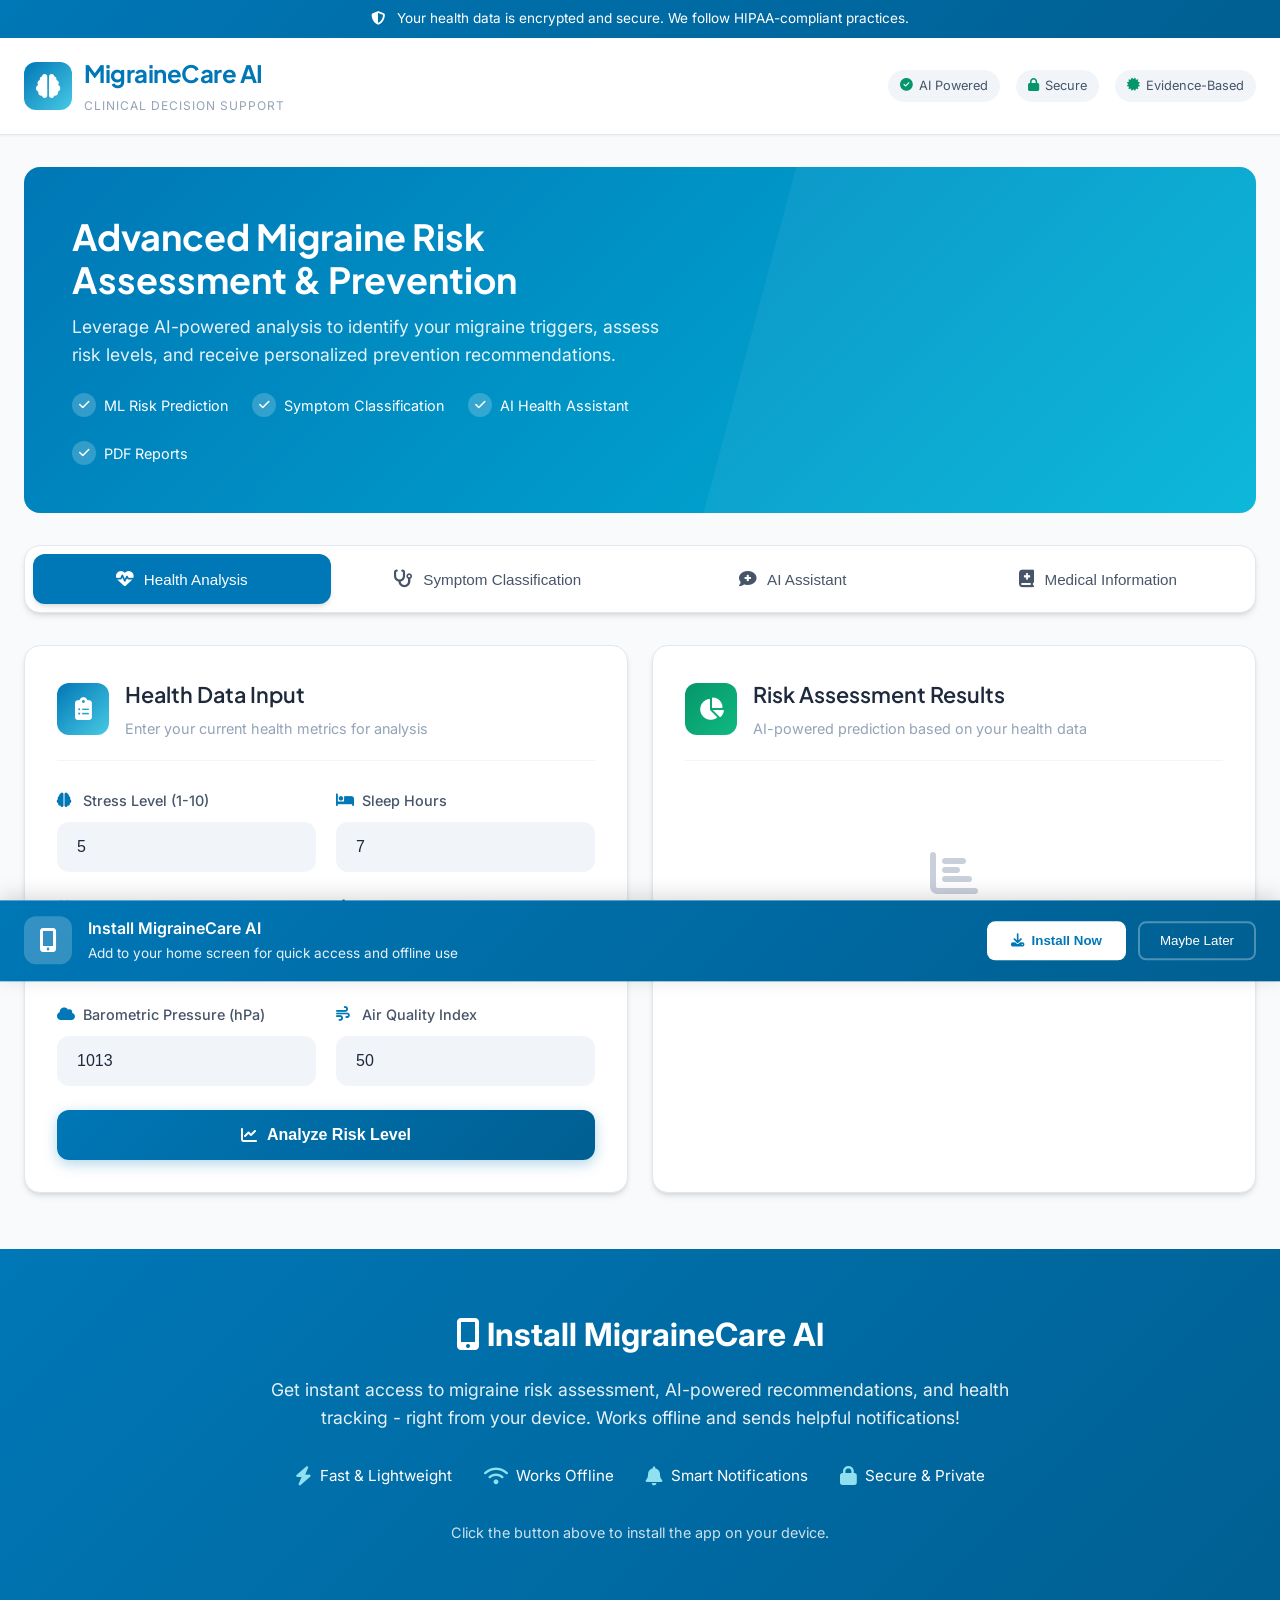
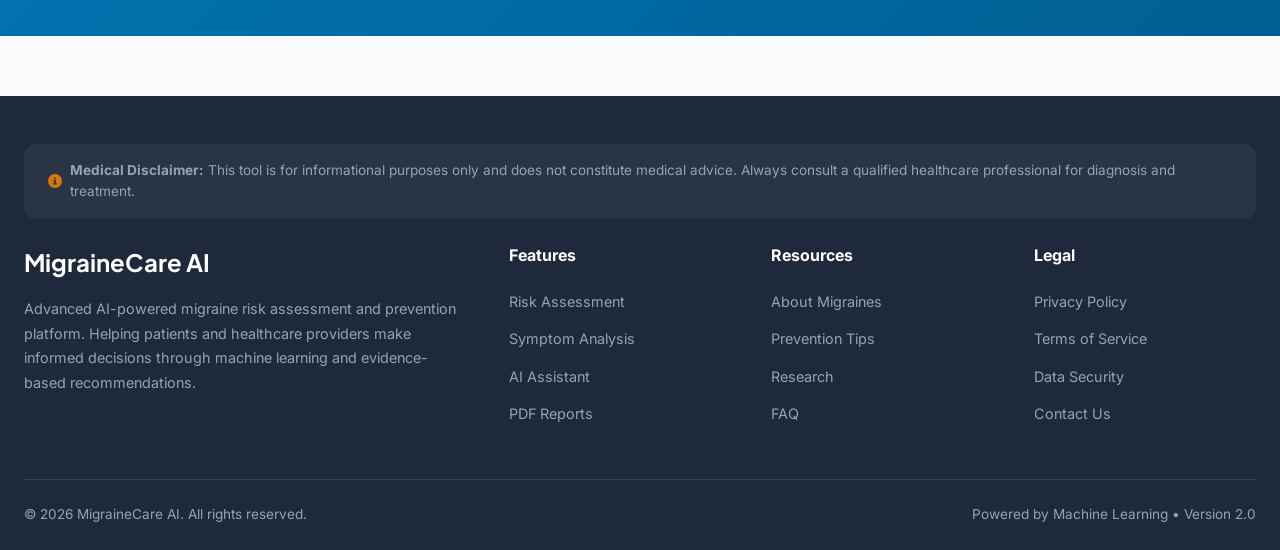
==== index.html @ b6411de4 "Initial frontend deployment setup for Vercel" ====
<!DOCTYPE html>
<html lang="en">

<head>
    <meta charset="UTF-8">
    <meta name="viewport" content="width=device-width, initial-scale=1.0">
    <title>MigraineCare AI | Advanced Migraine Risk Assessment</title>
    
    <!-- PWA Meta Tags -->
    <meta name="theme-color" content="#0077B6">
    <meta name="apple-mobile-web-app-capable" content="yes">
    <meta name="apple-mobile-web-app-status-bar-style" content="black-translucent">
    <meta name="apple-mobile-web-app-title" content="MigraineCare">
    <meta name="description" content="Advanced AI-powered migraine risk assessment and prevention platform">
    
    <!-- PWA Manifest -->
    <link rel="manifest" href="manifest.json">
    <link rel="apple-touch-icon" href="icons/icon.svg">
    
    <link rel="preconnect" href="https://fonts.googleapis.com">
    <link href="https://fonts.googleapis.com/css2?family=Plus+Jakarta+Sans:wght@400;500;600;700&family=Inter:wght@400;500;600&display=swap" rel="stylesheet">
    <link rel="stylesheet" href="https://cdnjs.cloudflare.com/ajax/libs/font-awesome/6.5.1/css/all.min.css">
    <style>
        :root {
            /* Healthcare Professional Color Palette */
            --primary: #0077B6;
            --primary-dark: #005f92;
            --primary-light: #00B4D8;
            --secondary: #48CAE4;
            --accent: #90E0EF;
            --success: #059669;
            --success-light: #d1fae5;
            --warning: #D97706;
            --warning-light: #fef3c7;
            --danger: #DC2626;
            --danger-light: #fee2e2;
            --bg-primary: #f8fafc;
            --bg-secondary: #ffffff;
            --bg-tertiary: #f1f5f9;
            --text-primary: #1e293b;
            --text-secondary: #475569;
            --text-muted: #94a3b8;
            --border: #e2e8f0;
            --border-light: #f1f5f9;
            --shadow-sm: 0 1px 2px 0 rgba(0, 0, 0, 0.05);
            --shadow: 0 4px 6px -1px rgba(0, 0, 0, 0.1), 0 2px 4px -2px rgba(0, 0, 0, 0.1);
            --shadow-lg: 0 10px 15px -3px rgba(0, 0, 0, 0.1), 0 4px 6px -4px rgba(0, 0, 0, 0.1);
            --radius: 12px;
            --radius-lg: 16px;
        }

        * {
            box-sizing: border-box;
            margin: 0;
            padding: 0;
        }

        body {
            font-family: 'Inter', 'Plus Jakarta Sans', -apple-system, BlinkMacSystemFont, sans-serif;
            background: var(--bg-primary);
            min-height: 100vh;
            color: var(--text-primary);
            line-height: 1.6;
        }

        /* Top Banner */
        .top-banner {
            background: linear-gradient(135deg, var(--primary) 0%, var(--primary-dark) 100%);
            color: white;
            padding: 8px 20px;
            text-align: center;
            font-size: 0.85rem;
        }

        .top-banner i {
            margin-right: 8px;
        }

        /* Header */
        .header {
            background: var(--bg-secondary);
            border-bottom: 1px solid var(--border);
            padding: 16px 0;
            position: sticky;
            top: 0;
            z-index: 100;
            box-shadow: var(--shadow-sm);
        }

        .header-content {
            max-width: 1280px;
            margin: 0 auto;
            padding: 0 24px;
            display: flex;
            justify-content: space-between;
            align-items: center;
        }

        .logo {
            display: flex;
            align-items: center;
            gap: 12px;
        }

        .logo-icon {
            width: 48px;
            height: 48px;
            background: linear-gradient(135deg, var(--primary) 0%, var(--secondary) 100%);
            border-radius: 12px;
            display: flex;
            align-items: center;
            justify-content: center;
            color: white;
            font-size: 1.5rem;
        }

        .logo-text h1 {
            font-family: 'Plus Jakarta Sans', sans-serif;
            font-size: 1.5rem;
            font-weight: 700;
            color: var(--primary);
            letter-spacing: -0.5px;
        }

        .logo-text span {
            font-size: 0.75rem;
            color: var(--text-muted);
            text-transform: uppercase;
            letter-spacing: 1px;
        }

        .header-badges {
            display: flex;
            gap: 16px;
            align-items: center;
        }

        .trust-badge {
            display: flex;
            align-items: center;
            gap: 6px;
            font-size: 0.8rem;
            color: var(--text-secondary);
            padding: 6px 12px;
            background: var(--bg-tertiary);
            border-radius: 20px;
        }

        .trust-badge i {
            color: var(--success);
        }

        /* Main Container */
        .container {
            max-width: 1280px;
            margin: 0 auto;
            padding: 32px 24px;
        }

        /* Hero Section */
        .hero {
            background: linear-gradient(135deg, var(--primary) 0%, var(--primary-light) 100%);
            border-radius: var(--radius-lg);
            padding: 48px;
            margin-bottom: 32px;
            color: white;
            position: relative;
            overflow: hidden;
        }

        .hero::before {
            content: '';
            position: absolute;
            top: -50%;
            right: -20%;
            width: 60%;
            height: 200%;
            background: rgba(255, 255, 255, 0.05);
            transform: rotate(15deg);
        }

        .hero-content {
            position: relative;
            z-index: 1;
            max-width: 600px;
        }

        .hero h2 {
            font-family: 'Plus Jakarta Sans', sans-serif;
            font-size: 2.25rem;
            font-weight: 700;
            margin-bottom: 12px;
            line-height: 1.2;
        }

        .hero p {
            font-size: 1.1rem;
            opacity: 0.9;
            margin-bottom: 24px;
        }

        .hero-features {
            display: flex;
            gap: 24px;
            flex-wrap: wrap;
        }

        .hero-feature {
            display: flex;
            align-items: center;
            gap: 8px;
            font-size: 0.9rem;
        }

        .hero-feature i {
            width: 24px;
            height: 24px;
            background: rgba(255, 255, 255, 0.2);
            border-radius: 50%;
            display: flex;
            align-items: center;
            justify-content: center;
            font-size: 0.75rem;
        }

        /* Navigation */
        .nav-container {
            background: var(--bg-secondary);
            border-radius: var(--radius-lg);
            padding: 8px;
            margin-bottom: 32px;
            box-shadow: var(--shadow);
            border: 1px solid var(--border);
        }

        .nav-tabs {
            display: flex;
            gap: 8px;
            flex-wrap: wrap;
        }

        .nav-tab {
            flex: 1;
            min-width: 180px;
            padding: 16px 24px;
            background: transparent;
            border: none;
            border-radius: var(--radius);
            color: var(--text-secondary);
            cursor: pointer;
            transition: all 0.2s ease;
            font-size: 0.95rem;
            font-weight: 500;
            display: flex;
            align-items: center;
            justify-content: center;
            gap: 10px;
        }

        .nav-tab:hover {
            background: var(--bg-tertiary);
            color: var(--primary);
        }

        .nav-tab.active {
            background: var(--primary);
            color: white;
            box-shadow: var(--shadow);
        }

        .nav-tab i {
            font-size: 1.1rem;
        }

        /* Tab Content */
        .tab-content {
            display: none;
        }

        .tab-content.active {
            display: block;
            animation: fadeIn 0.3s ease;
        }

        @keyframes fadeIn {
            from { opacity: 0; transform: translateY(10px); }
            to { opacity: 1; transform: translateY(0); }
        }

        /* Cards */
        .card {
            background: var(--bg-secondary);
            border: 1px solid var(--border);
            border-radius: var(--radius-lg);
            padding: 32px;
            margin-bottom: 24px;
            box-shadow: var(--shadow);
        }

        .card-header {
            display: flex;
            align-items: center;
            gap: 16px;
            margin-bottom: 28px;
            padding-bottom: 20px;
            border-bottom: 1px solid var(--border-light);
        }

        .card-icon {
            width: 52px;
            height: 52px;
            background: linear-gradient(135deg, var(--primary) 0%, var(--secondary) 100%);
            border-radius: var(--radius);
            display: flex;
            align-items: center;
            justify-content: center;
            color: white;
            font-size: 1.4rem;
        }

        .card-icon.success {
            background: linear-gradient(135deg, var(--success) 0%, #10b981 100%);
        }

        .card-icon.warning {
            background: linear-gradient(135deg, var(--warning) 0%, #f59e0b 100%);
        }

        .card-title {
            flex: 1;
        }

        .card-title h2 {
            font-family: 'Plus Jakarta Sans', sans-serif;
            font-size: 1.35rem;
            font-weight: 600;
            color: var(--text-primary);
            margin-bottom: 4px;
        }

        .card-title p {
            font-size: 0.9rem;
            color: var(--text-muted);
        }

        /* Grid */
        .grid-2 {
            display: grid;
            grid-template-columns: 1fr 1fr;
            gap: 24px;
        }

        @media (max-width: 900px) {
            .grid-2 {
                grid-template-columns: 1fr;
            }
        }

        /* Form Elements */
        .form-group {
            margin-bottom: 24px;
        }

        .form-group label {
            display: flex;
            align-items: center;
            gap: 8px;
            font-size: 0.9rem;
            font-weight: 500;
            color: var(--text-secondary);
            margin-bottom: 10px;
        }

        .form-group label i {
            color: var(--primary);
            width: 18px;
        }

        .form-group input,
        .form-group select {
            width: 100%;
            padding: 14px 18px;
            background: var(--bg-tertiary);
            border: 2px solid transparent;
            border-radius: var(--radius);
            color: var(--text-primary);
            font-size: 1rem;
            transition: all 0.2s ease;
        }

        .form-group input:focus,
        .form-group select:focus {
            outline: none;
            background: var(--bg-secondary);
            border-color: var(--primary);
            box-shadow: 0 0 0 4px rgba(0, 119, 182, 0.1);
        }

        .form-group input::placeholder {
            color: var(--text-muted);
        }

        .form-row {
            display: grid;
            grid-template-columns: 1fr 1fr;
            gap: 20px;
        }

        .form-row.three-col {
            grid-template-columns: repeat(3, 1fr);
        }

        @media (max-width: 600px) {
            .form-row,
            .form-row.three-col {
                grid-template-columns: 1fr;
            }
        }

        /* Checkbox Group */
        .checkbox-group {
            display: grid;
            grid-template-columns: repeat(auto-fill, minmax(200px, 1fr));
            gap: 12px;
        }

        .checkbox-item {
            display: flex;
            align-items: center;
            gap: 12px;
            padding: 16px;
            background: var(--bg-tertiary);
            border: 2px solid transparent;
            border-radius: var(--radius);
            cursor: pointer;
            transition: all 0.2s ease;
        }

        .checkbox-item:hover {
            background: var(--bg-secondary);
            border-color: var(--border);
        }

        .checkbox-item.checked {
            background: rgba(0, 119, 182, 0.08);
            border-color: var(--primary);
        }

        .checkbox-item input {
            width: 20px;
            height: 20px;
            accent-color: var(--primary);
        }

        .checkbox-item span {
            color: var(--text-secondary);
            font-size: 0.95rem;
            font-weight: 500;
        }

        /* Buttons */
        .btn {
            display: inline-flex;
            align-items: center;
            justify-content: center;
            gap: 10px;
            padding: 16px 32px;
            background: linear-gradient(135deg, var(--primary) 0%, var(--primary-dark) 100%);
            border: none;
            border-radius: var(--radius);
            color: white;
            font-size: 1rem;
            font-weight: 600;
            cursor: pointer;
            transition: all 0.3s ease;
            width: 100%;
            box-shadow: 0 4px 14px rgba(0, 119, 182, 0.3);
        }

        .btn:hover {
            transform: translateY(-2px);
            box-shadow: 0 8px 25px rgba(0, 119, 182, 0.4);
        }

        .btn:active {
            transform: translateY(0);
        }

        .btn:disabled {
            opacity: 0.6;
            cursor: not-allowed;
            transform: none;
        }

        .btn-secondary {
            background: var(--bg-tertiary);
            color: var(--text-primary);
            box-shadow: none;
            border: 2px solid var(--border);
        }

        .btn-secondary:hover {
            background: var(--bg-secondary);
            border-color: var(--primary);
            color: var(--primary);
            box-shadow: none;
        }

        .btn-success {
            background: linear-gradient(135deg, var(--success) 0%, #10b981 100%);
            box-shadow: 0 4px 14px rgba(5, 150, 105, 0.3);
        }

        .btn-success:hover {
            box-shadow: 0 8px 25px rgba(5, 150, 105, 0.4);
        }

        /* Risk Display */
        .risk-display {
            text-align: center;
            padding: 40px;
            background: var(--bg-tertiary);
            border-radius: var(--radius-lg);
            margin-bottom: 28px;
            border: 2px solid var(--border);
        }

        .risk-indicator {
            display: inline-flex;
            align-items: center;
            justify-content: center;
            width: 140px;
            height: 140px;
            border-radius: 50%;
            margin-bottom: 20px;
            position: relative;
        }

        .risk-indicator::before {
            content: '';
            position: absolute;
            width: 100%;
            height: 100%;
            border-radius: 50%;
            border: 8px solid currentColor;
            opacity: 0.2;
        }

        .risk-indicator.low {
            color: var(--success);
            background: var(--success-light);
        }

        .risk-indicator.medium {
            color: var(--warning);
            background: var(--warning-light);
        }

        .risk-indicator.high {
            color: var(--danger);
            background: var(--danger-light);
        }

        .risk-level {
            font-family: 'Plus Jakarta Sans', sans-serif;
            font-size: 1.75rem;
            font-weight: 700;
        }

        .risk-label {
            font-size: 1.1rem;
            color: var(--text-secondary);
            margin-bottom: 8px;
        }

        .risk-probability {
            font-size: 2rem;
            font-weight: 700;
            color: var(--text-primary);
            margin-bottom: 4px;
        }

        .risk-subtext {
            font-size: 0.9rem;
            color: var(--text-muted);
        }

        .confidence-bar {
            margin-top: 24px;
            background: var(--border);
            height: 10px;
            border-radius: 5px;
            overflow: hidden;
        }

        .confidence-fill {
            height: 100%;
            background: linear-gradient(90deg, var(--primary), var(--secondary));
            border-radius: 5px;
            transition: width 0.6s ease;
        }

        .confidence-label {
            display: flex;
            justify-content: space-between;
            margin-top: 8px;
            font-size: 0.85rem;
            color: var(--text-muted);
        }

        /* Triggers & Suggestions */
        .section-header {
            display: flex;
            align-items: center;
            gap: 12px;
            margin-bottom: 20px;
            padding-bottom: 12px;
            border-bottom: 1px solid var(--border-light);
        }

        .section-header i {
            color: var(--primary);
            font-size: 1.2rem;
        }

        .section-header h3 {
            font-size: 1.1rem;
            font-weight: 600;
            color: var(--text-primary);
        }

        .item-list {
            display: flex;
            flex-direction: column;
            gap: 12px;
        }

        .trigger-item {
            display: flex;
            align-items: flex-start;
            gap: 14px;
            padding: 18px 20px;
            background: var(--warning-light);
            border-left: 4px solid var(--warning);
            border-radius: 0 var(--radius) var(--radius) 0;
            font-size: 0.95rem;
            color: var(--text-primary);
        }

        .trigger-item i {
            color: var(--warning);
            margin-top: 2px;
        }

        .trigger-item.high {
            background: var(--danger-light);
            border-left-color: var(--danger);
        }

        .trigger-item.high i {
            color: var(--danger);
        }

        .trigger-item.low {
            background: var(--success-light);
            border-left-color: var(--success);
        }

        .trigger-item.low i {
            color: var(--success);
        }

        .suggestion-item {
            display: flex;
            align-items: flex-start;
            gap: 14px;
            padding: 20px;
            background: rgba(0, 119, 182, 0.05);
            border-left: 4px solid var(--primary);
            border-radius: 0 var(--radius) var(--radius) 0;
            font-size: 0.95rem;
            line-height: 1.7;
            color: var(--text-primary);
        }

        .suggestion-item i {
            color: var(--primary);
            margin-top: 3px;
        }

        /* Classification Result */
        .classification-result {
            padding: 32px;
            background: linear-gradient(135deg, rgba(0, 119, 182, 0.08) 0%, rgba(72, 202, 228, 0.08) 100%);
            border: 2px solid rgba(0, 119, 182, 0.2);
            border-radius: var(--radius-lg);
            margin-bottom: 28px;
            text-align: center;
        }

        .classification-icon {
            width: 72px;
            height: 72px;
            margin: 0 auto 20px;
            background: linear-gradient(135deg, var(--primary) 0%, var(--secondary) 100%);
            border-radius: 50%;
            display: flex;
            align-items: center;
            justify-content: center;
            color: white;
            font-size: 2rem;
        }

        .classification-type {
            font-family: 'Plus Jakarta Sans', sans-serif;
            font-size: 1.75rem;
            font-weight: 700;
            color: var(--primary);
            margin-bottom: 8px;
        }

        .classification-description {
            color: var(--text-secondary);
            margin-bottom: 20px;
            max-width: 500px;
            margin-left: auto;
            margin-right: auto;
        }

        .classification-confidence {
            display: inline-flex;
            align-items: center;
            gap: 8px;
            padding: 10px 20px;
            background: var(--bg-secondary);
            border-radius: 30px;
            font-size: 0.9rem;
            color: var(--text-secondary);
            border: 1px solid var(--border);
        }

        .classification-confidence i {
            color: var(--success);
        }

        .key-symptom {
            display: inline-flex;
            align-items: center;
            gap: 6px;
            padding: 8px 16px;
            background: rgba(0, 119, 182, 0.1);
            border: 1px solid rgba(0, 119, 182, 0.2);
            border-radius: 30px;
            font-size: 0.85rem;
            color: var(--primary);
            margin: 4px;
            font-weight: 500;
        }

        /* Chat Interface */
        .chat-container {
            display: flex;
            flex-direction: column;
            height: 550px;
        }

        .chat-messages {
            flex: 1;
            overflow-y: auto;
            padding: 24px;
            background: var(--bg-tertiary);
            border-radius: var(--radius-lg);
            margin-bottom: 20px;
            border: 1px solid var(--border);
        }

        .chat-message {
            margin-bottom: 20px;
            display: flex;
            gap: 14px;
        }

        .chat-message.user {
            flex-direction: row-reverse;
        }

        .message-avatar {
            width: 44px;
            height: 44px;
            border-radius: 50%;
            background: linear-gradient(135deg, var(--primary) 0%, var(--secondary) 100%);
            display: flex;
            align-items: center;
            justify-content: center;
            flex-shrink: 0;
            color: white;
            font-size: 1.2rem;
        }

        .chat-message.user .message-avatar {
            background: var(--text-secondary);
        }

        .message-content {
            max-width: 70%;
            padding: 16px 20px;
            background: var(--bg-secondary);
            border-radius: var(--radius-lg);
            line-height: 1.6;
            color: var(--text-primary);
            box-shadow: var(--shadow-sm);
            border: 1px solid var(--border);
        }

        .chat-message.user .message-content {
            background: var(--primary);
            color: white;
            border: none;
        }

        .chat-input {
            display: flex;
            gap: 14px;
        }

        .chat-input input {
            flex: 1;
            padding: 18px 24px;
            background: var(--bg-tertiary);
            border: 2px solid var(--border);
            border-radius: 30px;
            color: var(--text-primary);
            font-size: 1rem;
            transition: all 0.2s ease;
        }

        .chat-input input:focus {
            outline: none;
            border-color: var(--primary);
            background: var(--bg-secondary);
        }

        .chat-input button {
            padding: 18px 28px;
            background: linear-gradient(135deg, var(--primary) 0%, var(--primary-dark) 100%);
            border: none;
            border-radius: 30px;
            color: white;
            cursor: pointer;
            font-size: 1.1rem;
            transition: all 0.2s ease;
        }

        .chat-input button:hover {
            transform: scale(1.05);
        }

        .quick-questions {
            display: flex;
            flex-wrap: wrap;
            gap: 10px;
            margin-bottom: 20px;
        }

        .quick-question {
            padding: 10px 18px;
            background: var(--bg-secondary);
            border: 2px solid var(--border);
            border-radius: 30px;
            font-size: 0.85rem;
            cursor: pointer;
            transition: all 0.2s ease;
            color: var(--text-secondary);
            font-weight: 500;
        }

        .quick-question:hover {
            border-color: var(--primary);
            color: var(--primary);
            background: rgba(0, 119, 182, 0.05);
        }

        /* Report Buttons */
        .report-buttons {
            margin-top: 28px;
            display: grid;
            grid-template-columns: 1fr 1fr;
            gap: 14px;
        }

        @media (max-width: 500px) {
            .report-buttons {
                grid-template-columns: 1fr;
            }
        }

        /* Loading */
        .loading {
            display: flex;
            flex-direction: column;
            align-items: center;
            justify-content: center;
            gap: 16px;
            padding: 60px;
            color: var(--text-muted);
        }

        .spinner {
            width: 48px;
            height: 48px;
            border: 4px solid var(--border);
            border-top-color: var(--primary);
            border-radius: 50%;
            animation: spin 1s linear infinite;
        }

        @keyframes spin {
            to { transform: rotate(360deg); }
        }

        .loading span {
            font-size: 1rem;
            color: var(--text-secondary);
        }

        .hidden { display: none !important; }

        /* Alerts */
        .alert {
            display: flex;
            align-items: center;
            gap: 12px;
            padding: 16px 20px;
            border-radius: var(--radius);
            margin-bottom: 20px;
            font-size: 0.95rem;
        }

        .alert i {
            font-size: 1.2rem;
        }

        .alert-error {
            background: var(--danger-light);
            border: 1px solid rgba(220, 38, 38, 0.2);
            color: var(--danger);
        }

        .alert-success {
            background: var(--success-light);
            border: 1px solid rgba(5, 150, 105, 0.2);
            color: var(--success);
        }

        /* Placeholder */
        .placeholder {
            text-align: center;
            padding: 60px 40px;
            color: var(--text-muted);
        }

        .placeholder i {
            font-size: 3rem;
            margin-bottom: 20px;
            opacity: 0.5;
        }

        .placeholder p {
            font-size: 1rem;
        }

        /* Info Cards */
        .info-grid {
            display: grid;
            grid-template-columns: repeat(auto-fit, minmax(280px, 1fr));
            gap: 20px;
            margin-top: 20px;
        }

        .info-card {
            padding: 28px;
            background: var(--bg-tertiary);
            border-radius: var(--radius-lg);
            border: 1px solid var(--border);
        }

        .info-card h3 {
            display: flex;
            align-items: center;
            gap: 10px;
            font-size: 1.1rem;
            color: var(--primary);
            margin-bottom: 16px;
        }

        .info-card p {
            color: var(--text-secondary);
            line-height: 1.7;
        }

        .info-card ul {
            list-style: none;
            padding: 0;
        }

        .info-card ul li {
            display: flex;
            align-items: center;
            gap: 10px;
            padding: 10px 0;
            color: var(--text-secondary);
            border-bottom: 1px solid var(--border-light);
        }

        .info-card ul li:last-child {
            border-bottom: none;
        }

        .info-card ul li i {
            color: var(--primary);
            width: 20px;
        }

        /* Footer */
        .footer {
            background: var(--text-primary);
            color: var(--text-muted);
            padding: 48px 24px 24px;
            margin-top: 60px;
        }

        .footer-content {
            max-width: 1280px;
            margin: 0 auto;
        }

        .footer-grid {
            display: grid;
            grid-template-columns: 2fr 1fr 1fr 1fr;
            gap: 40px;
            margin-bottom: 40px;
        }

        @media (max-width: 900px) {
            .footer-grid {
                grid-template-columns: 1fr 1fr;
            }
        }

        @media (max-width: 600px) {
            .footer-grid {
                grid-template-columns: 1fr;
            }
        }

        .footer-brand h3 {
            color: white;
            font-family: 'Plus Jakarta Sans', sans-serif;
            font-size: 1.5rem;
            margin-bottom: 16px;
        }

        .footer-brand p {
            line-height: 1.7;
            font-size: 0.9rem;
        }

        .footer-col h4 {
            color: white;
            font-size: 1rem;
            margin-bottom: 20px;
        }

        .footer-col ul {
            list-style: none;
        }

        .footer-col ul li {
            margin-bottom: 12px;
        }

        .footer-col ul li a {
            color: var(--text-muted);
            text-decoration: none;
            font-size: 0.9rem;
            transition: color 0.2s ease;
        }

        .footer-col ul li a:hover {
            color: white;
        }

        .footer-bottom {
            padding-top: 24px;
            border-top: 1px solid rgba(255, 255, 255, 0.1);
            display: flex;
            justify-content: space-between;
            align-items: center;
            flex-wrap: wrap;
            gap: 16px;
        }

        .footer-bottom p {
            font-size: 0.85rem;
        }

        .footer-disclaimer {
            display: flex;
            align-items: center;
            gap: 8px;
            padding: 16px 24px;
            background: rgba(255, 255, 255, 0.05);
            border-radius: var(--radius);
            margin-bottom: 24px;
            font-size: 0.85rem;
        }

        .footer-disclaimer i {
            color: var(--warning);
        }

        /* Responsive */
        @media (max-width: 768px) {
            .header-badges {
                display: none;
            }

            .hero {
                padding: 32px 24px;
            }

            .hero h2 {
                font-size: 1.75rem;
            }

            .nav-tab {
                min-width: 140px;
                padding: 14px 16px;
                font-size: 0.85rem;
            }

            .card {
                padding: 24px;
            }
        }

        /* Scrollbar */
        ::-webkit-scrollbar {
            width: 8px;
        }

        ::-webkit-scrollbar-track {
            background: var(--bg-tertiary);
        }

        ::-webkit-scrollbar-thumb {
            background: var(--border);
            border-radius: 4px;
        }

        ::-webkit-scrollbar-thumb:hover {
            background: var(--text-muted);
        }

        /* PWA Install Banner */
        .pwa-install-banner {
            position: fixed;
            bottom: 0;
            left: 0;
            right: 0;
            background: linear-gradient(135deg, var(--primary) 0%, var(--primary-dark) 100%);
            color: white;
            padding: 16px 24px;
            display: flex;
            align-items: center;
            justify-content: space-between;
            gap: 16px;
            z-index: 1000;
            box-shadow: 0 -4px 20px rgba(0, 0, 0, 0.15);
            transform: translateY(100%);
            transition: transform 0.4s cubic-bezier(0.4, 0, 0.2, 1);
        }

        .pwa-install-banner.show {
            transform: translateY(0);
        }

        .pwa-install-banner-content {
            display: flex;
            align-items: center;
            gap: 16px;
            flex: 1;
        }

        .pwa-install-banner-icon {
            width: 48px;
            height: 48px;
            background: rgba(255, 255, 255, 0.2);
            border-radius: 12px;
            display: flex;
            align-items: center;
            justify-content: center;
            font-size: 1.5rem;
        }

        .pwa-install-banner-text h4 {
            font-size: 1rem;
            font-weight: 600;
            margin-bottom: 2px;
        }

        .pwa-install-banner-text p {
            font-size: 0.85rem;
            opacity: 0.9;
        }

        .pwa-install-banner-actions {
            display: flex;
            gap: 12px;
            align-items: center;
        }

        .pwa-install-btn {
            background: white;
            color: var(--primary);
            border: none;
            padding: 12px 24px;
            border-radius: 8px;
            font-weight: 600;
            cursor: pointer;
            display: flex;
            align-items: center;
            gap: 8px;
            transition: all 0.2s;
        }

        .pwa-install-btn:hover {
            background: var(--accent);
            transform: scale(1.02);
        }

        .pwa-dismiss-btn {
            background: transparent;
            border: 2px solid rgba(255, 255, 255, 0.3);
            color: white;
            padding: 10px 20px;
            border-radius: 8px;
            cursor: pointer;
            font-weight: 500;
            transition: all 0.2s;
        }

        .pwa-dismiss-btn:hover {
            background: rgba(255, 255, 255, 0.1);
            border-color: rgba(255, 255, 255, 0.5);
        }

        /* Install App Section */
        .install-app-section {
            background: linear-gradient(135deg, var(--primary) 0%, var(--primary-dark) 100%);
            padding: 60px 24px;
            text-align: center;
            color: white;
        }

        .install-app-content {
            max-width: 800px;
            margin: 0 auto;
        }

        .install-app-content h2 {
            font-size: 2rem;
            font-weight: 700;
            margin-bottom: 16px;
        }

        .install-app-content p {
            font-size: 1.1rem;
            opacity: 0.9;
            margin-bottom: 32px;
            line-height: 1.6;
        }

        .install-features {
            display: flex;
            justify-content: center;
            gap: 32px;
            margin-bottom: 32px;
            flex-wrap: wrap;
        }

        .install-feature {
            display: flex;
            align-items: center;
            gap: 8px;
            font-size: 0.95rem;
        }

        .install-feature i {
            font-size: 1.2rem;
            color: var(--accent);
        }

        .install-app-btn {
            background: white;
            color: var(--primary);
            border: none;
            padding: 16px 40px;
            border-radius: 12px;
            font-size: 1.1rem;
            font-weight: 600;
            cursor: pointer;
            display: inline-flex;
            align-items: center;
            gap: 12px;
            transition: all 0.3s;
            box-shadow: 0 4px 15px rgba(0, 0, 0, 0.2);
        }

        .install-app-btn:hover {
            transform: translateY(-2px);
            box-shadow: 0 8px 25px rgba(0, 0, 0, 0.3);
        }

        .install-app-btn:disabled {
            opacity: 0.7;
            cursor: not-allowed;
            transform: none;
        }

        .install-app-btn.installed {
            background: var(--success);
            color: white;
        }

        @media (max-width: 768px) {
            .pwa-install-banner {
                flex-direction: column;
                text-align: center;
                padding: 20px;
            }

            .pwa-install-banner-content {
                flex-direction: column;
            }

            .pwa-install-banner-actions {
                width: 100%;
                flex-direction: column;
            }

            .pwa-install-btn, .pwa-dismiss-btn {
                width: 100%;
                justify-content: center;
            }

            .install-features {
                flex-direction: column;
                gap: 16px;
            }
        }
    </style>
</head>

<body>
    <!-- Top Banner -->
    <div class="top-banner">
        <i class="fas fa-shield-alt"></i>
        Your health data is encrypted and secure. We follow HIPAA-compliant practices.
    </div>

    <!-- Header -->
    <header class="header">
        <div class="header-content">
            <div class="logo">
                <div class="logo-icon">
                    <i class="fas fa-brain"></i>
                </div>
                <div class="logo-text">
                    <h1>MigraineCare AI</h1>
                    <span>Clinical Decision Support</span>
                </div>
            </div>
            <div class="header-badges">
                <div class="trust-badge">
                    <i class="fas fa-check-circle"></i>
                    AI Powered
                </div>
                <div class="trust-badge">
                    <i class="fas fa-lock"></i>
                    Secure
                </div>
                <div class="trust-badge">
                    <i class="fas fa-certificate"></i>
                    Evidence-Based
                </div>
            </div>
        </div>
    </header>

    <div class="container">
        <!-- Hero Section -->
        <section class="hero">
            <div class="hero-content">
                <h2>Advanced Migraine Risk Assessment & Prevention</h2>
                <p>Leverage AI-powered analysis to identify your migraine triggers, assess risk levels, and receive personalized prevention recommendations.</p>
                <div class="hero-features">
                    <div class="hero-feature">
                        <i class="fas fa-check"></i>
                        <span>ML Risk Prediction</span>
                    </div>
                    <div class="hero-feature">
                        <i class="fas fa-check"></i>
                        <span>Symptom Classification</span>
                    </div>
                    <div class="hero-feature">
                        <i class="fas fa-check"></i>
                        <span>AI Health Assistant</span>
                    </div>
                    <div class="hero-feature">
                        <i class="fas fa-check"></i>
                        <span>PDF Reports</span>
                    </div>
                </div>
            </div>
        </section>

        <!-- Navigation -->
        <nav class="nav-container">
            <div class="nav-tabs">
                <button class="nav-tab active" data-tab="lifestyle">
                    <i class="fas fa-heartbeat"></i>
                    Health Analysis
                </button>
                <button class="nav-tab" data-tab="symptoms">
                    <i class="fas fa-stethoscope"></i>
                    Symptom Classification
                </button>
                <button class="nav-tab" data-tab="chat">
                    <i class="fas fa-comment-medical"></i>
                    AI Assistant
                </button>
                <button class="nav-tab" data-tab="info">
                    <i class="fas fa-book-medical"></i>
                    Medical Information
                </button>
            </div>
        </nav>

        <!-- Tab 1: Health Analysis -->
        <div id="tab-lifestyle" class="tab-content active">
            <div class="grid-2">
                <!-- Input Form -->
                <div class="card">
                    <div class="card-header">
                        <div class="card-icon">
                            <i class="fas fa-clipboard-list"></i>
                        </div>
                        <div class="card-title">
                            <h2>Health Data Input</h2>
                            <p>Enter your current health metrics for analysis</p>
                        </div>
                    </div>

                    <div id="lifestyle-alert" class="alert hidden"></div>

                    <form id="lifestyle-form">
                        <div class="form-row">
                            <div class="form-group">
                                <label><i class="fas fa-brain"></i> Stress Level (1-10)</label>
                                <input type="number" id="stress" min="1" max="10" value="5" required>
                            </div>
                            <div class="form-group">
                                <label><i class="fas fa-bed"></i> Sleep Hours</label>
                                <input type="number" id="sleep" min="0" max="24" step="0.5" value="7" required>
                            </div>
                        </div>

                        <div class="form-row">
                            <div class="form-group">
                                <label><i class="fas fa-heartbeat"></i> Heart Rate (BPM)</label>
                                <input type="number" id="heart-rate" min="40" max="200" value="72" required>
                            </div>
                            <div class="form-group">
                                <label><i class="fas fa-running"></i> Activity Level (1-10)</label>
                                <input type="number" id="activity" min="1" max="10" value="5" required>
                            </div>
                        </div>

                        <div class="form-row">
                            <div class="form-group">
                                <label><i class="fas fa-cloud"></i> Barometric Pressure (hPa)</label>
                                <input type="number" id="pressure" min="900" max="1100" step="0.1" value="1013" required>
                            </div>
                            <div class="form-group">
                                <label><i class="fas fa-wind"></i> Air Quality Index</label>
                                <input type="number" id="aqi" min="0" max="500" value="50" required>
                            </div>
                        </div>

                        <button type="submit" class="btn">
                            <i class="fas fa-chart-line"></i>
                            Analyze Risk Level
                        </button>
                    </form>
                </div>

                <!-- Results -->
                <div class="card">
                    <div class="card-header">
                        <div class="card-icon success">
                            <i class="fas fa-chart-pie"></i>
                        </div>
                        <div class="card-title">
                            <h2>Risk Assessment Results</h2>
                            <p>AI-powered prediction based on your health data</p>
                        </div>
                    </div>

                    <div id="lifestyle-placeholder" class="placeholder">
                        <i class="fas fa-chart-bar"></i>
                        <p>Enter your health data and click "Analyze Risk Level" to view your personalized assessment</p>
                    </div>

                    <div id="lifestyle-loading" class="loading hidden">
                        <div class="spinner"></div>
                        <span>Analyzing your health data...</span>
                    </div>

                    <div id="lifestyle-results" class="hidden">
                        <div class="risk-display">
                            <div class="risk-indicator" id="risk-indicator">
                                <span class="risk-level" id="risk-level">--</span>
                            </div>
                            <div class="risk-label">Migraine Risk Level</div>
                            <div class="risk-probability" id="risk-prob">--%</div>
                            <div class="risk-subtext">Probability Assessment</div>
                            <div class="confidence-bar">
                                <div class="confidence-fill" id="confidence-fill" style="width: 0%"></div>
                            </div>
                            <div class="confidence-label">
                                <span>Model Confidence</span>
                                <span id="confidence-val">0%</span>
                            </div>
                        </div>

                        <div class="section-header">
                            <i class="fas fa-exclamation-triangle"></i>
                            <h3>Identified Risk Factors</h3>
                        </div>
                        <div id="triggers-list" class="item-list"></div>

                        <!-- Report Buttons -->
                        <div class="report-buttons">
                            <button id="download-daily-report" class="btn btn-secondary">
                                <i class="fas fa-file-pdf"></i>
                                Daily Report
                            </button>
                            <button id="download-weekly-report" class="btn btn-secondary">
                                <i class="fas fa-calendar-week"></i>
                                Weekly Report
                            </button>
                        </div>
                    </div>
                </div>
            </div>

            <!-- AI Recommendations -->
            <div class="card hidden" id="suggestions-card">
                <div class="card-header">
                    <div class="card-icon warning">
                        <i class="fas fa-lightbulb"></i>
                    </div>
                    <div class="card-title">
                        <h2>AI-Powered Recommendations</h2>
                        <p>Personalized prevention strategies based on your analysis</p>
                    </div>
                </div>
                <div id="suggestions-loading" class="loading hidden">
                    <div class="spinner"></div>
                    <span>Generating personalized recommendations...</span>
                </div>
                <div id="suggestions-list" class="item-list"></div>
            </div>
        </div>

        <!-- Tab 2: Symptom Classification -->
        <div id="tab-symptoms" class="tab-content">
            <div class="grid-2">
                <!-- Symptom Form -->
                <div class="card">
                    <div class="card-header">
                        <div class="card-icon">
                            <i class="fas fa-stethoscope"></i>
                        </div>
                        <div class="card-title">
                            <h2>Symptom Assessment</h2>
                            <p>Describe your symptoms for migraine type classification</p>
                        </div>
                    </div>

                    <div id="symptom-alert" class="alert hidden"></div>

                    <form id="symptom-form">
                        <div class="form-row three-col">
                            <div class="form-group">
                                <label><i class="fas fa-user"></i> Age</label>
                                <input type="number" id="sym-age" min="1" max="120" value="35" required>
                            </div>
                            <div class="form-group">
                                <label><i class="fas fa-clock"></i> Duration</label>
                                <select id="sym-duration" required>
                                    <option value="1">&lt;4 hours</option>
                                    <option value="2" selected>4-72 hours</option>
                                    <option value="3">&gt;72 hours</option>
                                </select>
                            </div>
                            <div class="form-group">
                                <label><i class="fas fa-calendar-alt"></i> Frequency/Month</label>
                                <input type="number" id="sym-frequency" min="1" max="30" value="4" required>
                            </div>
                        </div>

                        <div class="form-row">
                            <div class="form-group">
                                <label><i class="fas fa-bolt"></i> Pain Intensity</label>
                                <select id="sym-intensity" required>
                                    <option value="1">Mild</option>
                                    <option value="2" selected>Moderate</option>
                                    <option value="3">Severe</option>
                                </select>
                            </div>
                            <div class="form-group">
                                <label><i class="fas fa-map-marker-alt"></i> Pain Location</label>
                                <select id="sym-location">
                                    <option value="1" selected>Unilateral (one side)</option>
                                    <option value="2">Bilateral (both sides)</option>
                                    <option value="3">Other location</option>
                                </select>
                            </div>
                        </div>

                        <div class="section-header" style="margin-top: 28px;">
                            <i class="fas fa-list-ul"></i>
                            <h3>Associated Symptoms</h3>
                        </div>

                        <div class="checkbox-group">
                            <label class="checkbox-item">
                                <input type="checkbox" id="sym-nausea">
                                <span>Nausea</span>
                            </label>
                            <label class="checkbox-item">
                                <input type="checkbox" id="sym-vomit">
                                <span>Vomiting</span>
                            </label>
                            <label class="checkbox-item">
                                <input type="checkbox" id="sym-phonophobia">
                                <span>Sound Sensitivity</span>
                            </label>
                            <label class="checkbox-item">
                                <input type="checkbox" id="sym-photophobia">
                                <span>Light Sensitivity</span>
                            </label>
                        </div>

                        <div class="section-header" style="margin-top: 28px;">
                            <i class="fas fa-eye"></i>
                            <h3>Aura Symptoms</h3>
                        </div>

                        <div class="form-row">
                            <div class="form-group">
                                <label><i class="fas fa-eye"></i> Visual Disturbances</label>
                                <select id="sym-visual">
                                    <option value="0" selected>None</option>
                                    <option value="1">Mild (spots/flashes)</option>
                                    <option value="2">Moderate (zig-zag lines)</option>
                                    <option value="3">Severe (partial vision loss)</option>
                                    <option value="4">Very severe</option>
                                </select>
                            </div>
                            <div class="form-group">
                                <label><i class="fas fa-hand-paper"></i> Sensory Changes</label>
                                <select id="sym-sensory">
                                    <option value="0" selected>None</option>
                                    <option value="1">Mild tingling</option>
                                    <option value="2">Significant numbness</option>
                                </select>
                            </div>
                        </div>

                        <div class="section-header" style="margin-top: 28px;">
                            <i class="fas fa-brain"></i>
                            <h3>Neurological Symptoms</h3>
                        </div>

                        <div class="checkbox-group">
                            <label class="checkbox-item">
                                <input type="checkbox" id="sym-vertigo">
                                <span>Vertigo/Dizziness</span>
                            </label>
                            <label class="checkbox-item">
                                <input type="checkbox" id="sym-tinnitus">
                                <span>Tinnitus</span>
                            </label>
                            <label class="checkbox-item">
                                <input type="checkbox" id="sym-dysphasia">
                                <span>Speech Difficulty</span>
                            </label>
                            <label class="checkbox-item">
                                <input type="checkbox" id="sym-paresthesia">
                                <span>Tingling/Numbness</span>
                            </label>
                            <label class="checkbox-item">
                                <input type="checkbox" id="sym-ataxia">
                                <span>Coordination Issues</span>
                            </label>
                            <label class="checkbox-item">
                                <input type="checkbox" id="sym-dpf">
                                <span>Family History</span>
                            </label>
                        </div>

                        <button type="submit" class="btn" style="margin-top: 28px;">
                            <i class="fas fa-search-plus"></i>
                            Classify Migraine Type
                        </button>
                    </form>
                </div>

                <!-- Classification Result -->
                <div class="card">
                    <div class="card-header">
                        <div class="card-icon success">
                            <i class="fas fa-diagnoses"></i>
                        </div>
                        <div class="card-title">
                            <h2>Classification Result</h2>
                            <p>AI-based migraine type identification</p>
                        </div>
                    </div>

                    <div id="symptom-placeholder" class="placeholder">
                        <i class="fas fa-clipboard-check"></i>
                        <p>Complete the symptom assessment to receive your migraine classification</p>
                    </div>

                    <div id="symptom-loading" class="loading hidden">
                        <div class="spinner"></div>
                        <span>Analyzing symptom patterns...</span>
                    </div>

                    <div id="symptom-results" class="hidden">
                        <div class="classification-result">
                            <div class="classification-icon">
                                <i class="fas fa-brain"></i>
                            </div>
                            <div class="classification-type" id="migraine-type">--</div>
                            <div class="classification-description" id="migraine-desc">--</div>
                            <div class="classification-confidence">
                                <i class="fas fa-chart-line"></i>
                                Confidence: <strong id="classification-confidence">0%</strong>
                            </div>
                        </div>

                        <div class="section-header">
                            <i class="fas fa-tags"></i>
                            <h3>Key Symptoms Identified</h3>
                        </div>
                        <div id="key-symptoms" style="margin-bottom: 28px;"></div>

                        <div class="section-header">
                            <i class="fas fa-prescription"></i>
                            <h3>Clinical Recommendations</h3>
                        </div>
                        <div id="symptom-recommendations" class="item-list"></div>
                    </div>
                </div>
            </div>
        </div>

        <!-- Tab 3: Chat -->
        <div id="tab-chat" class="tab-content">
            <div class="card">
                <div class="card-header">
                    <div class="card-icon">
                        <i class="fas fa-robot"></i>
                    </div>
                    <div class="card-title">
                        <h2>AI Health Assistant</h2>
                        <p>Get answers to your migraine-related questions from our AI assistant</p>
                    </div>
                </div>

                <div class="quick-questions">
                    <button class="quick-question" data-question="What are common migraine triggers?">
                        <i class="fas fa-bolt"></i> Common triggers
                    </button>
                    <button class="quick-question" data-question="How can I prevent migraines?">
                        <i class="fas fa-shield-alt"></i> Prevention tips
                    </button>
                    <button class="quick-question" data-question="What is a migraine aura?">
                        <i class="fas fa-eye"></i> What is aura?
                    </button>
                    <button class="quick-question" data-question="When should I see a doctor for headaches?">
                        <i class="fas fa-user-md"></i> When to see doctor
                    </button>
                    <button class="quick-question" data-question="What foods trigger migraines?">
                        <i class="fas fa-utensils"></i> Food triggers
                    </button>
                </div>

                <div class="chat-container">
                    <div class="chat-messages" id="chat-messages">
                        <div class="chat-message">
                            <div class="message-avatar"><i class="fas fa-robot"></i></div>
                            <div class="message-content">
                                Hello! I'm your AI health assistant specializing in migraine care. I can help you understand migraines, identify potential triggers, and provide evidence-based prevention strategies. How can I assist you today?
                            </div>
                        </div>
                    </div>
                    <div class="chat-input">
                        <input type="text" id="chat-input" placeholder="Type your question here..." autocomplete="off">
                        <button id="chat-send"><i class="fas fa-paper-plane"></i></button>
                    </div>
                </div>
            </div>
        </div>

        <!-- Tab 4: Medical Information -->
        <div id="tab-info" class="tab-content">
            <div class="card">
                <div class="card-header">
                    <div class="card-icon">
                        <i class="fas fa-book-medical"></i>
                    </div>
                    <div class="card-title">
                        <h2>Understanding Migraines</h2>
                        <p>Educational resources about migraine conditions</p>
                    </div>
                </div>

                <div class="info-grid">
                    <div class="info-card">
                        <h3><i class="fas fa-brain"></i> What is a Migraine?</h3>
                        <p>A migraine is a neurological condition characterized by intense, debilitating headaches. Symptoms often include throbbing pain (usually on one side), nausea, sensitivity to light and sound, and can last from 4 to 72 hours.</p>
                    </div>
                    <div class="info-card">
                        <h3><i class="fas fa-exclamation-circle"></i> Common Triggers</h3>
                        <ul>
                            <li><i class="fas fa-brain"></i> Stress and anxiety</li>
                            <li><i class="fas fa-moon"></i> Sleep disturbances</li>
                            <li><i class="fas fa-venus"></i> Hormonal changes</li>
                            <li><i class="fas fa-cloud-sun"></i> Weather changes</li>
                            <li><i class="fas fa-wine-glass"></i> Certain foods & drinks</li>
                            <li><i class="fas fa-volume-up"></i> Sensory overload</li>
                        </ul>
                    </div>
                    <div class="info-card">
                        <h3><i class="fas fa-clock"></i> Migraine Phases</h3>
                        <ul>
                            <li><i class="fas fa-1"></i> Prodrome (warning signs)</li>
                            <li><i class="fas fa-2"></i> Aura (sensory disturbances)</li>
                            <li><i class="fas fa-3"></i> Headache (pain phase)</li>
                            <li><i class="fas fa-4"></i> Postdrome (recovery)</li>
                        </ul>
                    </div>
                    <div class="info-card">
                        <h3><i class="fas fa-shield-alt"></i> Prevention Tips</h3>
                        <ul>
                            <li><i class="fas fa-check"></i> Maintain regular sleep</li>
                            <li><i class="fas fa-check"></i> Stay hydrated</li>
                            <li><i class="fas fa-check"></i> Manage stress levels</li>
                            <li><i class="fas fa-check"></i> Track your triggers</li>
                            <li><i class="fas fa-check"></i> Regular exercise</li>
                        </ul>
                    </div>
                </div>
            </div>

            <div class="card">
                <div class="card-header">
                    <div class="card-icon success">
                        <i class="fas fa-list-alt"></i>
                    </div>
                    <div class="card-title">
                        <h2>Migraine Types</h2>
                        <p>Classifications based on International Headache Society criteria</p>
                    </div>
                </div>
                <div id="migraine-types-info" class="item-list" style="margin-top: 8px;"></div>
            </div>
        </div>
    </div>

    <!-- Install App Section -->
    <section class="install-app-section" id="install-section">
        <div class="install-app-content">
            <h2><i class="fas fa-mobile-alt"></i> Install MigraineCare AI</h2>
            <p>Get instant access to migraine risk assessment, AI-powered recommendations, and health tracking - right from your device. Works offline and sends helpful notifications!</p>
            
            <div class="install-features">
                <div class="install-feature">
                    <i class="fas fa-bolt"></i>
                    <span>Fast & Lightweight</span>
                </div>
                <div class="install-feature">
                    <i class="fas fa-wifi"></i>
                    <span>Works Offline</span>
                </div>
                <div class="install-feature">
                    <i class="fas fa-bell"></i>
                    <span>Smart Notifications</span>
                </div>
                <div class="install-feature">
                    <i class="fas fa-lock"></i>
                    <span>Secure & Private</span>
                </div>
            </div>

            <button class="install-app-btn" id="install-app-btn" style="display: none;">
                <i class="fas fa-download"></i>
                <span>Install App</span>
            </button>
            <p id="install-status" style="margin-top: 16px; font-size: 0.9rem; opacity: 0.8;"></p>
        </div>
    </section>

    <!-- PWA Install Banner (Bottom Notification) -->
    <div class="pwa-install-banner" id="pwa-install-banner">
        <div class="pwa-install-banner-content">
            <div class="pwa-install-banner-icon">
                <i class="fas fa-mobile-alt"></i>
            </div>
            <div class="pwa-install-banner-text">
                <h4>Install MigraineCare AI</h4>
                <p>Add to your home screen for quick access and offline use</p>
            </div>
        </div>
        <div class="pwa-install-banner-actions">
            <button class="pwa-install-btn" id="pwa-install-btn">
                <i class="fas fa-download"></i>
                Install Now
            </button>
            <button class="pwa-dismiss-btn" id="pwa-dismiss-btn">
                Maybe Later
            </button>
        </div>
    </div>

    <!-- Footer -->
    <footer class="footer">
        <div class="footer-content">
            <div class="footer-disclaimer">
                <i class="fas fa-info-circle"></i>
                <span><strong>Medical Disclaimer:</strong> This tool is for informational purposes only and does not constitute medical advice. Always consult a qualified healthcare professional for diagnosis and treatment.</span>
            </div>

            <div class="footer-grid">
                <div class="footer-brand">
                    <h3>MigraineCare AI</h3>
                    <p>Advanced AI-powered migraine risk assessment and prevention platform. Helping patients and healthcare providers make informed decisions through machine learning and evidence-based recommendations.</p>
                </div>
                <div class="footer-col">
                    <h4>Features</h4>
                    <ul>
                        <li><a href="#">Risk Assessment</a></li>
                        <li><a href="#">Symptom Analysis</a></li>
                        <li><a href="#">AI Assistant</a></li>
                        <li><a href="#">PDF Reports</a></li>
                    </ul>
                </div>
                <div class="footer-col">
                    <h4>Resources</h4>
                    <ul>
                        <li><a href="#">About Migraines</a></li>
                        <li><a href="#">Prevention Tips</a></li>
                        <li><a href="#">Research</a></li>
                        <li><a href="#">FAQ</a></li>
                    </ul>
                </div>
                <div class="footer-col">
                    <h4>Legal</h4>
                    <ul>
                        <li><a href="#">Privacy Policy</a></li>
                        <li><a href="#">Terms of Service</a></li>
                        <li><a href="#">Data Security</a></li>
                        <li><a href="#">Contact Us</a></li>
                    </ul>
                </div>
            </div>

            <div class="footer-bottom">
                <p>© 2026 MigraineCare AI. All rights reserved.</p>
                <p>Powered by Machine Learning • Version 2.0</p>
            </div>
        </div>
    </footer>

    <script>
        const API_URL = (
            window.location.hostname === 'localhost' || window.location.hostname === '127.0.0.1'
        )
            ? 'http://localhost:8000/api/v1'
            : `${window.location.origin}/api/v1`;

        // ================================
        // Tab Navigation
        // ================================
        document.querySelectorAll('.nav-tab').forEach(tab => {
            tab.addEventListener('click', () => {
                document.querySelectorAll('.nav-tab').forEach(t => t.classList.remove('active'));
                document.querySelectorAll('.tab-content').forEach(c => c.classList.remove('active'));
                
                tab.classList.add('active');
                document.getElementById('tab-' + tab.dataset.tab).classList.add('active');
                
                if (tab.dataset.tab === 'info') {
                    loadMigraineTypesInfo();
                }
            });
        });

        // ================================
        // Checkbox Styling
        // ================================
        document.querySelectorAll('.checkbox-item input').forEach(checkbox => {
            checkbox.addEventListener('change', function() {
                this.closest('.checkbox-item').classList.toggle('checked', this.checked);
            });
        });

        // ================================
        // Utility Functions
        // ================================
        function getTriggerIcon(trigger) {
            const text = trigger.toLowerCase();
            if (text.includes('stress')) return 'fas fa-brain';
            if (text.includes('sleep')) return 'fas fa-bed';
            if (text.includes('heart')) return 'fas fa-heartbeat';
            if (text.includes('activity')) return 'fas fa-running';
            if (text.includes('pressure')) return 'fas fa-cloud';
            if (text.includes('aqi') || text.includes('air')) return 'fas fa-wind';
            return 'fas fa-exclamation-circle';
        }

        function showAlert(elementId, message, type) {
            const alert = document.getElementById(elementId);
            const icon = type === 'error' ? 'fas fa-exclamation-circle' : 'fas fa-check-circle';
            alert.className = `alert alert-${type}`;
            alert.innerHTML = `<i class="${icon}"></i> ${message}`;
            alert.classList.remove('hidden');
            setTimeout(() => alert.classList.add('hidden'), 5000);
        }

        // ================================
        // Lifestyle Analysis
        // ================================
        document.getElementById('lifestyle-form').addEventListener('submit', async (e) => {
            e.preventDefault();
            
            const formData = {
                stress_level: parseInt(document.getElementById('stress').value),
                sleep_hours: parseFloat(document.getElementById('sleep').value),
                heart_rate: parseInt(document.getElementById('heart-rate').value),
                activity_level: parseInt(document.getElementById('activity').value),
                weather_pressure: parseFloat(document.getElementById('pressure').value),
                aqi: parseInt(document.getElementById('aqi').value),
                user_id: 'default_user'
            };

            document.getElementById('lifestyle-placeholder').classList.add('hidden');
            document.getElementById('lifestyle-loading').classList.remove('hidden');
            document.getElementById('lifestyle-results').classList.add('hidden');
            document.getElementById('suggestions-card').classList.add('hidden');

            try {
                const response = await fetch(`${API_URL}/enhanced-predict`, {
                    method: 'POST',
                    headers: { 'Content-Type': 'application/json' },
                    body: JSON.stringify(formData)
                });

                if (!response.ok) throw new Error('Prediction failed');
                const prediction = await response.json();

                document.getElementById('lifestyle-loading').classList.add('hidden');
                document.getElementById('lifestyle-results').classList.remove('hidden');

                // Update risk indicator
                const riskLevel = document.getElementById('risk-level');
                const riskIndicator = document.getElementById('risk-indicator');
                riskLevel.textContent = prediction.risk_level;
                riskIndicator.className = 'risk-indicator ' + prediction.risk_level.toLowerCase();

                document.getElementById('risk-prob').textContent = 
                    Math.round(prediction.probability * 100) + '%';
                document.getElementById('confidence-fill').style.width = 
                    Math.round(prediction.confidence * 100) + '%';
                document.getElementById('confidence-val').textContent = 
                    Math.round(prediction.confidence * 100) + '%';

                // Display triggers
                const triggersList = document.getElementById('triggers-list');
                if (prediction.triggers && prediction.triggers.length > 0) {
                    triggersList.innerHTML = prediction.triggers.map(t => {
                        const isHigh = t.toLowerCase().includes('very') || t.toLowerCase().includes('poor');
                        const iconClass = getTriggerIcon(t);
                        return `<div class="trigger-item ${isHigh ? 'high' : ''}">
                            <i class="${iconClass}"></i>
                            <span>${t}</span>
                        </div>`;
                    }).join('');
                } else {
                    triggersList.innerHTML = `<div class="trigger-item low">
                        <i class="fas fa-check-circle"></i>
                        <span>No significant risk factors detected. Great job maintaining healthy habits!</span>
                    </div>`;
                }

                // Get AI suggestions
                document.getElementById('suggestions-card').classList.remove('hidden');
                document.getElementById('suggestions-loading').classList.remove('hidden');
                document.getElementById('suggestions-list').innerHTML = '';

                const suggestionsResponse = await fetch(`${API_URL}/ai-suggestion`, {
                    method: 'POST',
                    headers: { 'Content-Type': 'application/json' },
                    body: JSON.stringify({
                        ...formData,
                        triggers: prediction.triggers,
                        risk_level: prediction.risk_level
                    })
                });

                document.getElementById('suggestions-loading').classList.add('hidden');

                if (suggestionsResponse.ok) {
                    const suggestions = await suggestionsResponse.json();
                    document.getElementById('suggestions-list').innerHTML = 
                        suggestions.suggestions.map(s => 
                            `<div class="suggestion-item">
                                <i class="fas fa-lightbulb"></i>
                                <span>${s}</span>
                            </div>`
                        ).join('');
                    
                    storeReportData(formData, prediction, suggestions.suggestions);
                } else {
                    storeReportData(formData, prediction, []);
                }

            } catch (error) {
                console.error('Error:', error);
                showAlert('lifestyle-alert', 'Failed to get prediction. Please ensure the server is running.', 'error');
                document.getElementById('lifestyle-loading').classList.add('hidden');
                document.getElementById('lifestyle-placeholder').classList.remove('hidden');
            }
        });

        // ================================
        // Symptom Classification
        // ================================
        document.getElementById('symptom-form').addEventListener('submit', async (e) => {
            e.preventDefault();

            // Helper function to safely get integer values
            const safeInt = (id, defaultVal) => {
                const el = document.getElementById(id);
                const val = el ? parseInt(el.value) : defaultVal;
                return isNaN(val) ? defaultVal : val;
            };
            
            // Helper function to safely get checkbox values  
            const safeCheck = (id) => {
                const el = document.getElementById(id);
                return el ? el.checked : false;
            };

            const symptomData = {
                user_id: 'default_user',
                age: safeInt('sym-age', 35),
                duration: safeInt('sym-duration', 2),
                frequency: safeInt('sym-frequency', 4),
                location: safeInt('sym-location', 1),
                character: 1,
                intensity: safeInt('sym-intensity', 2),
                nausea: safeCheck('sym-nausea'),
                vomit: safeCheck('sym-vomit'),
                phonophobia: safeCheck('sym-phonophobia'),
                photophobia: safeCheck('sym-photophobia'),
                visual: safeInt('sym-visual', 0),
                sensory: safeInt('sym-sensory', 0),
                dysphasia: safeCheck('sym-dysphasia'),
                dysarthria: false,
                vertigo: safeCheck('sym-vertigo'),
                tinnitus: safeCheck('sym-tinnitus'),
                hypoacusis: false,
                diplopia: false,
                defect: false,
                ataxia: safeCheck('sym-ataxia'),
                conscience: false,
                paresthesia: safeCheck('sym-paresthesia'),
                dpf: safeCheck('sym-dpf')
            };
            
            console.log('Sending symptom data:', symptomData);

            document.getElementById('symptom-placeholder').classList.add('hidden');
            document.getElementById('symptom-loading').classList.remove('hidden');
            document.getElementById('symptom-results').classList.add('hidden');

            try {
                const response = await fetch(`${API_URL}/classify-symptoms`, {
                    method: 'POST',
                    headers: { 'Content-Type': 'application/json' },
                    body: JSON.stringify(symptomData)
                });

                if (!response.ok) {
                    const errorDetail = await response.text();
                    console.error('Server error:', response.status, errorDetail);
                    throw new Error('Classification failed: ' + response.status);
                }
                const result = await response.json();

                document.getElementById('symptom-loading').classList.add('hidden');
                document.getElementById('symptom-results').classList.remove('hidden');

                document.getElementById('migraine-type').textContent = result.migraine_type;
                document.getElementById('migraine-desc').textContent = result.description;
                document.getElementById('classification-confidence').textContent = 
                    Math.round(result.confidence * 100) + '%';

                document.getElementById('key-symptoms').innerHTML = 
                    result.key_symptoms.map(s => 
                        `<span class="key-symptom"><i class="fas fa-tag"></i> ${s}</span>`
                    ).join('');

                document.getElementById('symptom-recommendations').innerHTML = 
                    result.recommendations.map(r => 
                        `<div class="suggestion-item">
                            <i class="fas fa-prescription"></i>
                            <span>${r}</span>
                        </div>`
                    ).join('');

            } catch (error) {
                console.error('Error:', error);
                showAlert('symptom-alert', 'Failed to classify symptoms. Please ensure the server is running.', 'error');
                document.getElementById('symptom-loading').classList.add('hidden');
                document.getElementById('symptom-placeholder').classList.remove('hidden');
            }
        });

        // ================================
        // Chat
        // ================================
        const chatMessages = document.getElementById('chat-messages');
        const chatInput = document.getElementById('chat-input');

        function addMessage(content, isUser = false) {
            const messageDiv = document.createElement('div');
            messageDiv.className = `chat-message ${isUser ? 'user' : ''}`;
            messageDiv.innerHTML = `
                <div class="message-avatar">${isUser ? '<i class="fas fa-user"></i>' : '<i class="fas fa-robot"></i>'}</div>
                <div class="message-content">${content}</div>
            `;
            chatMessages.appendChild(messageDiv);
            chatMessages.scrollTop = chatMessages.scrollHeight;
        }

        async function sendMessage(message) {
            if (!message.trim()) return;
            
            addMessage(message, true);
            chatInput.value = '';

            const typingDiv = document.createElement('div');
            typingDiv.className = 'chat-message';
            typingDiv.id = 'typing-indicator';
            typingDiv.innerHTML = `
                <div class="message-avatar"><i class="fas fa-robot"></i></div>
                <div class="message-content" style="color: var(--text-muted);">
                    <i class="fas fa-circle-notch fa-spin"></i> Thinking...
                </div>
            `;
            chatMessages.appendChild(typingDiv);
            chatMessages.scrollTop = chatMessages.scrollHeight;

            try {
                const response = await fetch(`${API_URL}/chat`, {
                    method: 'POST',
                    headers: { 'Content-Type': 'application/json' },
                    body: JSON.stringify({
                        user_id: 'default_user',
                        message: message
                    })
                });

                document.getElementById('typing-indicator')?.remove();

                if (response.ok) {
                    const data = await response.json();
                    addMessage(data.response.replace(/\n/g, '<br>'));
                } else {
                    addMessage("I apologize, but I couldn't process your request. Please try again.");
                }
            } catch (error) {
                document.getElementById('typing-indicator')?.remove();
                addMessage("I'm having trouble connecting to the server. Please check if it's running.");
            }
        }

        document.getElementById('chat-send').addEventListener('click', () => {
            sendMessage(chatInput.value);
        });

        chatInput.addEventListener('keypress', (e) => {
            if (e.key === 'Enter') sendMessage(chatInput.value);
        });

        document.querySelectorAll('.quick-question').forEach(btn => {
            btn.addEventListener('click', () => {
                sendMessage(btn.dataset.question);
            });
        });

        // ================================
        // Migraine Types Info
        // ================================
        async function loadMigraineTypesInfo() {
            try {
                const response = await fetch(`${API_URL}/migraine-types`);
                if (response.ok) {
                    const data = await response.json();
                    const container = document.getElementById('migraine-types-info');
                    container.innerHTML = Object.entries(data.types).map(([type, info]) => `
                        <div class="suggestion-item">
                            <i class="fas fa-brain"></i>
                            <div>
                                <strong style="color: var(--primary);">${type}</strong><br>
                                <span style="color: var(--text-secondary);">${info.description}</span>
                            </div>
                        </div>
                    `).join('');
                }
            } catch (error) {
                console.error('Error loading migraine types:', error);
            }
        }

        // ================================
        // PDF Report Generation
        // ================================
        let currentHealthData = null;
        let currentPrediction = null;
        let currentAiSuggestions = [];
        let weeklyData = [];

        function storeReportData(healthData, prediction, suggestions) {
            currentHealthData = healthData;
            currentPrediction = prediction;
            currentAiSuggestions = suggestions;
            
            const today = new Date().toISOString().split('T')[0];
            const existingIndex = weeklyData.findIndex(d => d.date === today);
            
            const dailyEntry = {
                date: today,
                health_data: healthData,
                prediction: prediction,
                ai_suggestions: suggestions
            };
            
            if (existingIndex >= 0) {
                weeklyData[existingIndex] = dailyEntry;
            } else {
                weeklyData.push(dailyEntry);
            }
            
            if (weeklyData.length > 7) {
                weeklyData = weeklyData.slice(-7);
            }
            
            localStorage.setItem('migraineWeeklyData', JSON.stringify(weeklyData));
        }

        function loadWeeklyData() {
            const stored = localStorage.getItem('migraineWeeklyData');
            if (stored) {
                try {
                    weeklyData = JSON.parse(stored);
                } catch (e) {
                    weeklyData = [];
                }
            }
        }

        async function downloadDailyReport() {
            if (!currentHealthData || !currentPrediction) {
                showAlert('lifestyle-alert', 'Please complete a health analysis first before downloading a report.', 'error');
                return;
            }

            const btn = document.getElementById('download-daily-report');
            btn.disabled = true;
            btn.innerHTML = '<i class="fas fa-spinner fa-spin"></i> Generating...';

            try {
                const response = await fetch(`${API_URL}/generate-daily-report`, {
                    method: 'POST',
                    headers: { 'Content-Type': 'application/json' },
                    body: JSON.stringify({
                        health_data: currentHealthData,
                        prediction: currentPrediction,
                        ai_suggestions: currentAiSuggestions
                    })
                });

                if (!response.ok) throw new Error('Failed to generate report');

                const blob = await response.blob();
                const url = window.URL.createObjectURL(blob);
                const a = document.createElement('a');
                a.href = url;
                a.download = `MigraineCare_Daily_Report_${new Date().toISOString().split('T')[0]}.pdf`;
                document.body.appendChild(a);
                a.click();
                document.body.removeChild(a);
                window.URL.revokeObjectURL(url);

                showAlert('lifestyle-alert', 'Daily report downloaded successfully!', 'success');

            } catch (error) {
                console.error('Error generating report:', error);
                showAlert('lifestyle-alert', 'Failed to generate report. Please try again.', 'error');
            } finally {
                btn.disabled = false;
                btn.innerHTML = '<i class="fas fa-file-pdf"></i> Daily Report';
            }
        }

        async function downloadWeeklyReport() {
            if (weeklyData.length === 0) {
                showAlert('lifestyle-alert', 'No data available for weekly report. Please track your health for a few days first.', 'error');
                return;
            }

            const btn = document.getElementById('download-weekly-report');
            btn.disabled = true;
            btn.innerHTML = '<i class="fas fa-spinner fa-spin"></i> Generating...';

            try {
                const response = await fetch(`${API_URL}/generate-weekly-report`, {
                    method: 'POST',
                    headers: { 'Content-Type': 'application/json' },
                    body: JSON.stringify({
                        weekly_data: weeklyData
                    })
                });

                if (!response.ok) throw new Error('Failed to generate report');

                const blob = await response.blob();
                const url = window.URL.createObjectURL(blob);
                const a = document.createElement('a');
                a.href = url;
                a.download = `MigraineCare_Weekly_Report_${new Date().toISOString().split('T')[0]}.pdf`;
                document.body.appendChild(a);
                a.click();
                document.body.removeChild(a);
                window.URL.revokeObjectURL(url);

                showAlert('lifestyle-alert', 'Weekly report downloaded successfully!', 'success');

            } catch (error) {
                console.error('Error generating report:', error);
                showAlert('lifestyle-alert', 'Failed to generate weekly report. Please try again.', 'error');
            } finally {
                btn.disabled = false;
                btn.innerHTML = '<i class="fas fa-calendar-week"></i> Weekly Report';
            }
        }

        document.getElementById('download-daily-report').addEventListener('click', downloadDailyReport);
        document.getElementById('download-weekly-report').addEventListener('click', downloadWeeklyReport);

        loadWeeklyData();

        // ================================
        // PWA Installation
        // ================================
        let deferredPrompt = null;
        const installBanner = document.getElementById('pwa-install-banner');
        const installBtn = document.getElementById('pwa-install-btn');
        const dismissBtn = document.getElementById('pwa-dismiss-btn');
        const installAppBtn = document.getElementById('install-app-btn');
        const installStatus = document.getElementById('install-status');

        // Check if already installed
        function isAppInstalled() {
            return window.matchMedia('(display-mode: standalone)').matches ||
                   window.navigator.standalone === true ||
                   document.referrer.includes('android-app://');
        }

        // Update install button states
        function updateInstallUI(installed) {
            if (installed) {
                if (installAppBtn) {
                    installAppBtn.style.display = 'inline-flex';
                    installAppBtn.classList.add('installed');
                    installAppBtn.innerHTML = '<i class="fas fa-check-circle"></i> App Installed';
                    installAppBtn.disabled = true;
                }
                if (installStatus) {
                    installStatus.textContent = 'MigraineCare AI is installed on your device!';
                }
                installBanner.classList.remove('show');
            }
        }

        // Register Service Worker
        if ('serviceWorker' in navigator) {
            window.addEventListener('load', async () => {
                try {
                    const registration = await navigator.serviceWorker.register('/sw.js');
                    console.log('ServiceWorker registered:', registration.scope);
                } catch (error) {
                    console.error('ServiceWorker registration failed:', error);
                }
            });
        }

        // Listen for beforeinstallprompt event
        window.addEventListener('beforeinstallprompt', (e) => {
            console.log('beforeinstallprompt fired');
            e.preventDefault();
            deferredPrompt = e;

            // Show install UI
            if (installAppBtn) {
                installAppBtn.style.display = 'inline-flex';
            }

            // Show banner after 3 seconds if not dismissed before
            const bannerDismissed = localStorage.getItem('pwa-banner-dismissed');
            if (!bannerDismissed) {
                setTimeout(() => {
                    installBanner.classList.add('show');
                }, 3000);
            }
        });

        // Handle install button click (banner)
        if (installBtn) {
            installBtn.addEventListener('click', async () => {
                if (!deferredPrompt) return;

                installBanner.classList.remove('show');
                deferredPrompt.prompt();

                const { outcome } = await deferredPrompt.userChoice;
                console.log('User choice:', outcome);

                if (outcome === 'accepted') {
                    console.log('User accepted the install prompt');
                }

                deferredPrompt = null;
            });
        }

        // Handle install button click (section)
        if (installAppBtn) {
            installAppBtn.addEventListener('click', async () => {
                if (!deferredPrompt) {
                    if (installStatus) {
                        installStatus.textContent = 'Installation not available. Try using Chrome or Edge browser.';
                    }
                    return;
                }

                deferredPrompt.prompt();
                const { outcome } = await deferredPrompt.userChoice;

                if (outcome === 'accepted') {
                    installAppBtn.innerHTML = '<i class="fas fa-spinner fa-spin"></i> Installing...';
                }

                deferredPrompt = null;
            });
        }

        // Handle dismiss button
        if (dismissBtn) {
            dismissBtn.addEventListener('click', () => {
                installBanner.classList.remove('show');
                localStorage.setItem('pwa-banner-dismissed', 'true');
            });
        }

        // Listen for app installed event
        window.addEventListener('appinstalled', () => {
            console.log('App was installed');
            deferredPrompt = null;
            updateInstallUI(true);
        });

        // Check initial state
        if (isAppInstalled()) {
            updateInstallUI(true);
        } else {
            if (installStatus) {
                installStatus.textContent = 'Click the button above to install the app on your device.';
            }
        }
    </script>
</body>

</html>
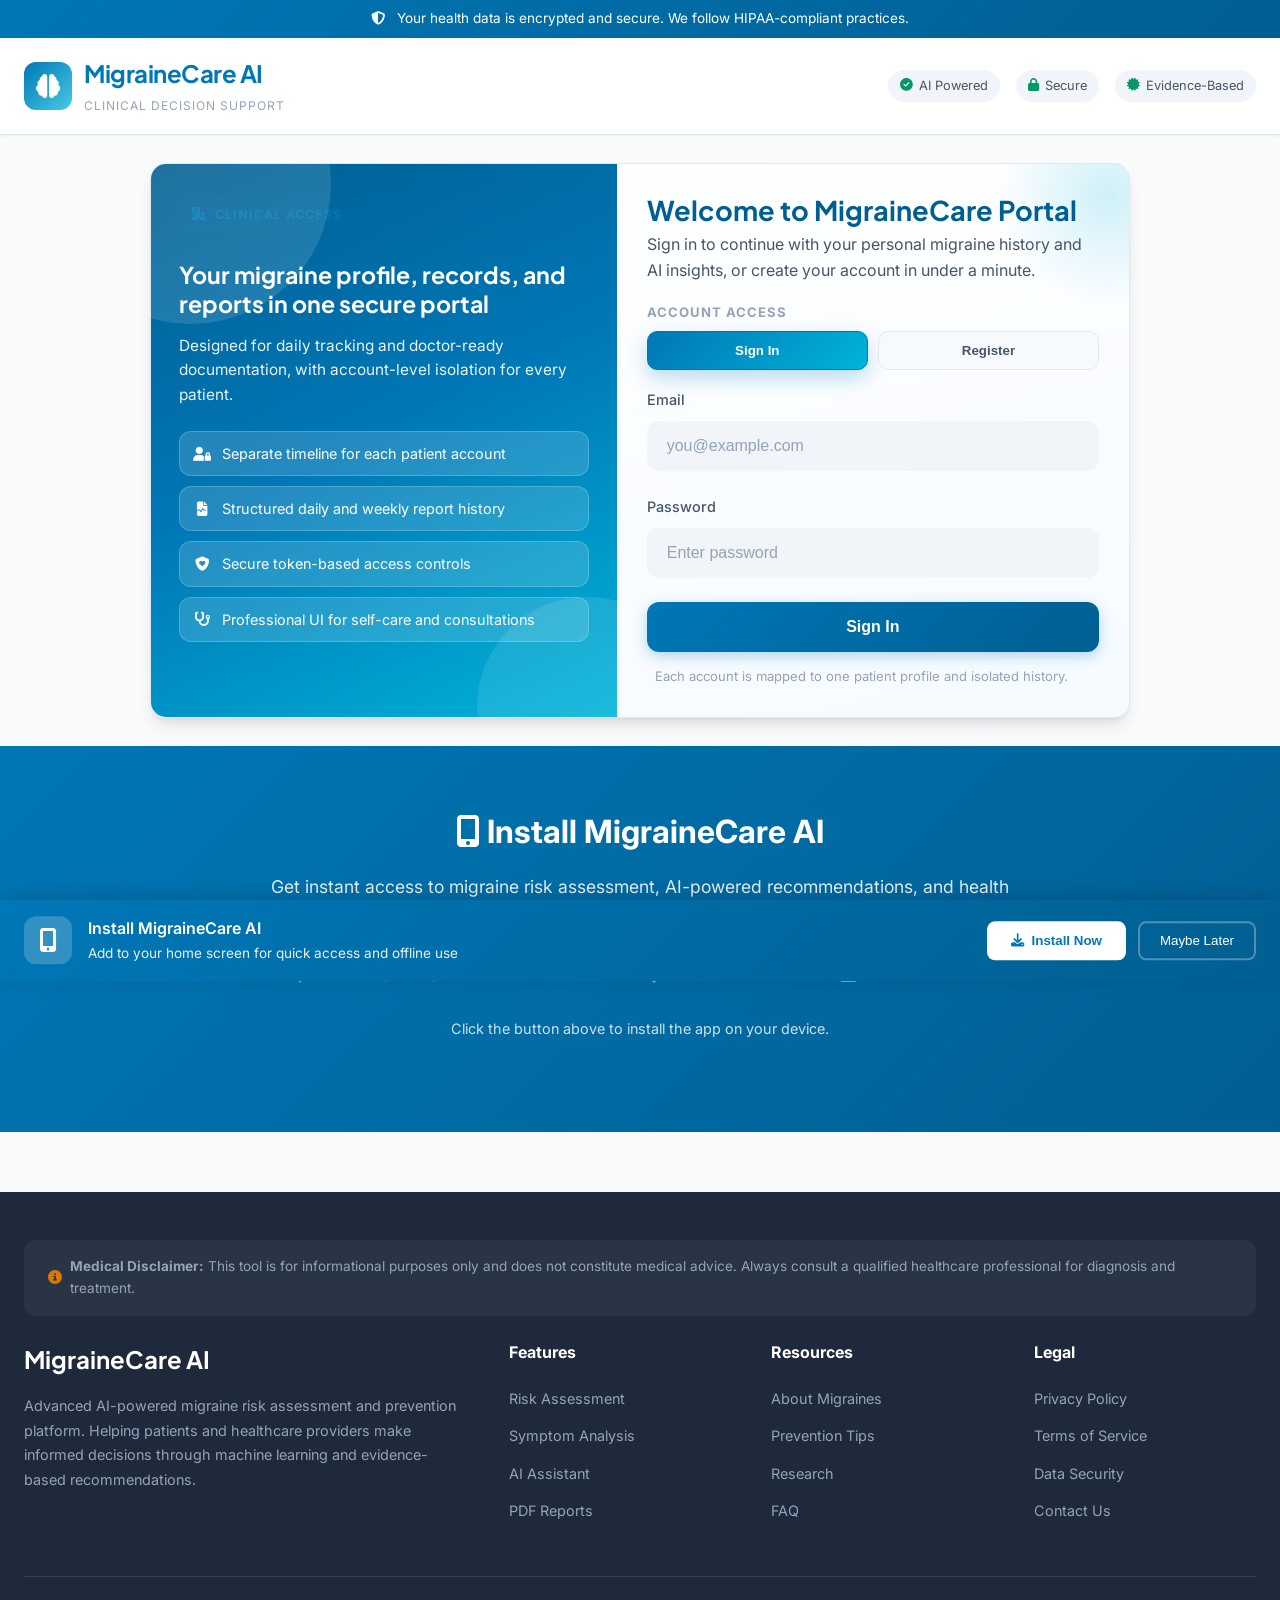
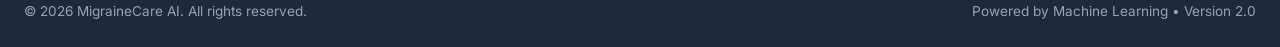
==== commit dfcf54e8: "Enhance professional login UI and patient auth flow" ====
--- a/index.html
+++ b/index.html
@@ -1333,7 +1333,247 @@
             color: white;
         }
 
+        .auth-shell {
+            max-width: 980px;
+            margin: 28px auto;
+            background: linear-gradient(165deg, #ffffff 0%, #f6fbff 100%);
+            border: 1px solid var(--border);
+            border-radius: var(--radius-lg);
+            box-shadow: var(--shadow-lg);
+            padding: 0;
+            position: relative;
+            overflow: hidden;
+        }
+
+        .auth-shell::after {
+            content: '';
+            position: absolute;
+            top: -80px;
+            right: -90px;
+            width: 220px;
+            height: 220px;
+            border-radius: 50%;
+            background: radial-gradient(circle, rgba(0, 180, 216, 0.18) 0%, rgba(0, 180, 216, 0) 70%);
+            pointer-events: none;
+        }
+
+        .auth-layout {
+            display: grid;
+            grid-template-columns: 1fr 1.1fr;
+            min-height: 520px;
+        }
+
+        .auth-panel {
+            background: linear-gradient(155deg, #005f92 0%, #0077B6 48%, #00B4D8 100%);
+            color: white;
+            padding: 34px 28px;
+            display: flex;
+            flex-direction: column;
+            gap: 16px;
+            position: relative;
+            overflow: hidden;
+        }
+
+        .auth-panel::before {
+            content: '';
+            position: absolute;
+            width: 280px;
+            height: 280px;
+            border-radius: 50%;
+            top: -120px;
+            left: -100px;
+            background: rgba(255, 255, 255, 0.12);
+        }
+
+        .auth-panel::after {
+            content: '';
+            position: absolute;
+            width: 220px;
+            height: 220px;
+            border-radius: 50%;
+            bottom: -100px;
+            right: -80px;
+            background: rgba(255, 255, 255, 0.1);
+        }
+
+        .auth-panel-title {
+            font-family: 'Plus Jakarta Sans', sans-serif;
+            font-size: 1.45rem;
+            line-height: 1.25;
+            font-weight: 700;
+            position: relative;
+            z-index: 1;
+        }
+
+        .auth-panel-subtitle {
+            opacity: 0.92;
+            font-size: 0.96rem;
+            position: relative;
+            z-index: 1;
+        }
+
+        .auth-panel-points {
+            list-style: none;
+            margin-top: 8px;
+            display: grid;
+            gap: 10px;
+            position: relative;
+            z-index: 1;
+        }
+
+        .auth-panel-points li {
+            display: flex;
+            align-items: center;
+            gap: 10px;
+            background: rgba(255, 255, 255, 0.14);
+            border: 1px solid rgba(255, 255, 255, 0.2);
+            border-radius: 12px;
+            padding: 10px 12px;
+            font-size: 0.9rem;
+        }
+
+        .auth-panel-points i {
+            width: 20px;
+            text-align: center;
+        }
+
+        .auth-form-area {
+            padding: 30px;
+            position: relative;
+            z-index: 1;
+        }
+
+        .auth-header {
+            margin-bottom: 18px;
+            position: relative;
+            z-index: 1;
+        }
+
+        .auth-eyebrow {
+            display: inline-flex;
+            align-items: center;
+            gap: 8px;
+            font-size: 0.78rem;
+            text-transform: uppercase;
+            letter-spacing: 0.08em;
+            color: var(--primary);
+            background: rgba(0, 119, 182, 0.08);
+            border: 1px solid rgba(0, 119, 182, 0.18);
+            border-radius: 999px;
+            padding: 6px 12px;
+            margin-bottom: 12px;
+            font-weight: 700;
+        }
+
+        .auth-title {
+            margin-bottom: 6px;
+            color: var(--primary-dark);
+            font-family: 'Plus Jakarta Sans', sans-serif;
+            font-size: 1.7rem;
+            line-height: 1.2;
+        }
+
+        .auth-subtitle {
+            color: var(--text-secondary);
+            margin-bottom: 0;
+        }
+
+        .auth-mode-label {
+            display: block;
+            font-size: 0.82rem;
+            font-weight: 700;
+            text-transform: uppercase;
+            letter-spacing: 0.08em;
+            color: var(--text-muted);
+            margin-bottom: 8px;
+        }
+
+        .auth-switch {
+            display: flex;
+            gap: 10px;
+            margin-bottom: 18px;
+            position: relative;
+            z-index: 1;
+        }
+
+        .auth-switch button {
+            flex: 1;
+            border: 1px solid var(--border);
+            background: #f7fafc;
+            color: var(--text-secondary);
+            border-radius: 10px;
+            padding: 11px;
+            cursor: pointer;
+            font-weight: 600;
+            transition: all 0.2s ease;
+        }
+
+        .auth-switch button.active {
+            background: linear-gradient(135deg, var(--primary) 0%, var(--primary-light) 100%);
+            color: white;
+            border-color: var(--primary);
+            box-shadow: 0 8px 20px rgba(0, 119, 182, 0.26);
+        }
+
+        #login-form,
+        #register-form {
+            position: relative;
+            z-index: 1;
+        }
+
+        .auth-footer-note {
+            margin-top: 14px;
+            font-size: 0.82rem;
+            color: var(--text-muted);
+            display: flex;
+            align-items: center;
+            gap: 8px;
+        }
+
+        .auth-footer-note i {
+            color: var(--success);
+        }
+
+        .auth-user-chip {
+            display: flex;
+            align-items: center;
+            gap: 8px;
+            background: var(--bg-tertiary);
+            border-radius: 999px;
+            padding: 8px 12px;
+            color: var(--text-secondary);
+            font-size: 0.85rem;
+        }
+
+        .auth-user-chip button {
+            border: none;
+            background: transparent;
+            color: var(--danger);
+            cursor: pointer;
+            font-weight: 600;
+        }
+
         @media (max-width: 768px) {
+            .auth-shell {
+                margin: 18px 14px;
+            }
+
+            .auth-layout {
+                grid-template-columns: 1fr;
+            }
+
+            .auth-panel {
+                padding: 24px 20px;
+            }
+
+            .auth-form-area {
+                padding: 22px;
+            }
+
+            .auth-title {
+                font-size: 1.4rem;
+            }
+
             .pwa-install-banner {
                 flex-direction: column;
                 text-align: center;
@@ -1394,9 +1634,84 @@
                     <i class="fas fa-certificate"></i>
                     Evidence-Based
                 </div>
+                <div id="auth-user-chip" class="auth-user-chip hidden">
+                    <i class="fas fa-user-circle"></i>
+                    <span id="auth-user-name">Patient</span>
+                    <button id="logout-btn" type="button">Logout</button>
+                </div>
             </div>
         </div>
     </header>
+
+    <section id="auth-section" class="auth-shell">
+        <div class="auth-layout">
+            <aside class="auth-panel">
+                <span class="auth-eyebrow"><i class="fas fa-hospital-user"></i> Clinical Access</span>
+                <h3 class="auth-panel-title">Your migraine profile, records, and reports in one secure portal</h3>
+                <p class="auth-panel-subtitle">Designed for daily tracking and doctor-ready documentation, with account-level isolation for every patient.</p>
+                <ul class="auth-panel-points">
+                    <li><i class="fas fa-user-lock"></i> Separate timeline for each patient account</li>
+                    <li><i class="fas fa-file-waveform"></i> Structured daily and weekly report history</li>
+                    <li><i class="fas fa-shield-heart"></i> Secure token-based access controls</li>
+                    <li><i class="fas fa-stethoscope"></i> Professional UI for self-care and consultations</li>
+                </ul>
+            </aside>
+
+            <div class="auth-form-area">
+                <div class="auth-header">
+                    <h2 class="auth-title">Welcome to MigraineCare Portal</h2>
+                    <p class="auth-subtitle">Sign in to continue with your personal migraine history and AI insights, or create your account in under a minute.</p>
+                </div>
+                <span class="auth-mode-label">Account Access</span>
+                <div class="auth-switch">
+                    <button id="switch-login" class="active" type="button">Sign In</button>
+                    <button id="switch-register" type="button">Register</button>
+                </div>
+
+                <form id="login-form">
+                    <div class="form-group">
+                        <label>Email</label>
+                        <input id="login-email" type="email" required placeholder="you@example.com">
+                    </div>
+                    <div class="form-group">
+                        <label>Password</label>
+                        <input id="login-password" type="password" required minlength="6" placeholder="Enter password">
+                    </div>
+                    <button type="submit" class="btn">Sign In</button>
+                </form>
+
+                <form id="register-form" class="hidden">
+                    <div class="form-row">
+                        <div class="form-group">
+                            <label>Full Name</label>
+                            <input id="register-name" type="text" required minlength="2" placeholder="Patient name">
+                        </div>
+                        <div class="form-group">
+                            <label>Email</label>
+                            <input id="register-email" type="email" required placeholder="you@example.com">
+                        </div>
+                    </div>
+                    <div class="form-row">
+                        <div class="form-group">
+                            <label>Password</label>
+                            <input id="register-password" type="password" required minlength="6" placeholder="At least 6 characters">
+                        </div>
+                        <div class="form-group">
+                            <label>Age</label>
+                            <input id="register-age" type="number" min="1" max="120" placeholder="Optional">
+                        </div>
+                    </div>
+                    <div class="form-group">
+                        <label>Gender</label>
+                        <input id="register-gender" type="text" placeholder="Optional">
+                    </div>
+                    <button type="submit" class="btn">Create Account</button>
+                </form>
+                <div id="auth-alert" class="alert hidden" style="margin-top: 14px;"></div>
+                <p class="auth-footer-note"><i class="fas fa-shield-check"></i> Each account is mapped to one patient profile and isolated history.</p>
+            </div>
+        </div>
+    </section>
 
     <div class="container">
         <!-- Hero Section -->
@@ -2005,6 +2320,192 @@
             ? 'http://localhost:8000/api/v1'
             : `${window.location.origin}/api/v1`;
 
+        const AUTH_STORAGE_KEY = 'migrainecareAuth';
+        const WEEKLY_DATA_STORAGE_PREFIX = 'migraineWeeklyData';
+        let authState = {
+            token: null,
+            user: null,
+        };
+
+        function getWeeklyDataKey() {
+            const userId = authState.user?.id || 'anonymous';
+            return `${WEEKLY_DATA_STORAGE_PREFIX}_${userId}`;
+        }
+
+        function loadAuthState() {
+            const raw = localStorage.getItem(AUTH_STORAGE_KEY);
+            if (!raw) return;
+            try {
+                const parsed = JSON.parse(raw);
+                authState.token = parsed.token || null;
+                authState.user = parsed.user || null;
+            } catch (e) {
+                authState = { token: null, user: null };
+            }
+        }
+
+        function saveAuthState() {
+            localStorage.setItem(AUTH_STORAGE_KEY, JSON.stringify(authState));
+        }
+
+        function clearAuthState() {
+            authState = { token: null, user: null };
+            localStorage.removeItem(AUTH_STORAGE_KEY);
+        }
+
+        async function apiFetch(path, options = {}) {
+            const headers = { ...(options.headers || {}) };
+            if (!headers['Content-Type'] && options.body) {
+                headers['Content-Type'] = 'application/json';
+            }
+            if (authState.token) {
+                headers['Authorization'] = `Bearer ${authState.token}`;
+            }
+
+            const response = await fetch(`${API_URL}${path}`, {
+                ...options,
+                headers,
+            });
+
+            if (response.status === 401) {
+                clearAuthState();
+                applyAuthUI();
+                throw new Error('Session expired. Please sign in again.');
+            }
+
+            return response;
+        }
+
+        function getPatientInfo() {
+            if (!authState.user) return {};
+            return {
+                full_name: authState.user.full_name,
+                patient_id: authState.user.patient_id,
+                email: authState.user.email,
+                age: authState.user.age,
+                gender: authState.user.gender,
+            };
+        }
+
+        function applyAuthUI() {
+            const authed = !!authState.token;
+            document.getElementById('auth-section').classList.toggle('hidden', authed);
+            document.querySelector('.container').classList.toggle('hidden', !authed);
+
+            const chip = document.getElementById('auth-user-chip');
+            const name = document.getElementById('auth-user-name');
+            chip.classList.toggle('hidden', !authed);
+            if (authed && authState.user) {
+                name.textContent = authState.user.full_name || authState.user.email || 'Patient';
+            }
+
+            if (!authed) {
+                weeklyData = [];
+            }
+        }
+
+        async function validateExistingSession() {
+            if (!authState.token) return false;
+            try {
+                const response = await apiFetch('/me');
+                if (!response.ok) return false;
+                const data = await response.json();
+                authState.user = data.user;
+                saveAuthState();
+                return true;
+            } catch {
+                return false;
+            }
+        }
+
+        function initAuthHandlers() {
+            const loginForm = document.getElementById('login-form');
+            const registerForm = document.getElementById('register-form');
+            const switchLogin = document.getElementById('switch-login');
+            const switchRegister = document.getElementById('switch-register');
+
+            function toggleAuthMode(registerMode) {
+                registerForm.classList.toggle('hidden', !registerMode);
+                loginForm.classList.toggle('hidden', registerMode);
+                switchRegister.classList.toggle('active', registerMode);
+                switchLogin.classList.toggle('active', !registerMode);
+            }
+
+            switchLogin.addEventListener('click', () => toggleAuthMode(false));
+            switchRegister.addEventListener('click', () => toggleAuthMode(true));
+
+            function setAuthSubmitting(formElement, isSubmitting, busyText) {
+                const submitBtn = formElement.querySelector('button[type="submit"]');
+                if (!submitBtn) return;
+                if (!submitBtn.dataset.originalText) {
+                    submitBtn.dataset.originalText = submitBtn.innerHTML;
+                }
+                submitBtn.disabled = isSubmitting;
+                submitBtn.innerHTML = isSubmitting
+                    ? `<i class="fas fa-circle-notch fa-spin"></i> ${busyText}`
+                    : submitBtn.dataset.originalText;
+            }
+
+            loginForm.addEventListener('submit', async (e) => {
+                e.preventDefault();
+                setAuthSubmitting(loginForm, true, 'Signing In...');
+                try {
+                    const response = await apiFetch('/login', {
+                        method: 'POST',
+                        body: JSON.stringify({
+                            email: document.getElementById('login-email').value.trim(),
+                            password: document.getElementById('login-password').value,
+                        }),
+                    });
+                    if (!response.ok) throw new Error('Invalid email or password');
+                    const data = await response.json();
+                    authState.token = data.access_token;
+                    authState.user = data.user;
+                    saveAuthState();
+                    loadWeeklyData();
+                    applyAuthUI();
+                } catch (err) {
+                    showAlert('auth-alert', err.message || 'Login failed', 'error');
+                } finally {
+                    setAuthSubmitting(loginForm, false, 'Signing In...');
+                }
+            });
+
+            registerForm.addEventListener('submit', async (e) => {
+                e.preventDefault();
+                setAuthSubmitting(registerForm, true, 'Creating Account...');
+                try {
+                    const ageValue = document.getElementById('register-age').value;
+                    const response = await apiFetch('/register', {
+                        method: 'POST',
+                        body: JSON.stringify({
+                            full_name: document.getElementById('register-name').value.trim(),
+                            email: document.getElementById('register-email').value.trim(),
+                            password: document.getElementById('register-password').value,
+                            age: ageValue ? parseInt(ageValue) : null,
+                            gender: document.getElementById('register-gender').value.trim() || null,
+                        }),
+                    });
+                    if (!response.ok) throw new Error('Registration failed');
+                    const data = await response.json();
+                    authState.token = data.access_token;
+                    authState.user = data.user;
+                    saveAuthState();
+                    loadWeeklyData();
+                    applyAuthUI();
+                } catch (err) {
+                    showAlert('auth-alert', err.message || 'Registration failed', 'error');
+                } finally {
+                    setAuthSubmitting(registerForm, false, 'Creating Account...');
+                }
+            });
+
+            document.getElementById('logout-btn').addEventListener('click', () => {
+                clearAuthState();
+                applyAuthUI();
+            });
+        }
+
         // ================================
         // Tab Navigation
         // ================================
@@ -2067,7 +2568,7 @@
                 activity_level: parseInt(document.getElementById('activity').value),
                 weather_pressure: parseFloat(document.getElementById('pressure').value),
                 aqi: parseInt(document.getElementById('aqi').value),
-                user_id: 'default_user'
+                user_id: authState.user?.id || null
             };
 
             document.getElementById('lifestyle-placeholder').classList.add('hidden');
@@ -2076,9 +2577,8 @@
             document.getElementById('suggestions-card').classList.add('hidden');
 
             try {
-                const response = await fetch(`${API_URL}/enhanced-predict`, {
+                const response = await apiFetch('/enhanced-predict', {
                     method: 'POST',
-                    headers: { 'Content-Type': 'application/json' },
                     body: JSON.stringify(formData)
                 });
 
@@ -2119,14 +2619,27 @@
                     </div>`;
                 }
 
+                // Persist this assessment so weekly reports can use patient history from backend.
+                try {
+                    await apiFetch('/log-data', {
+                        method: 'POST',
+                        body: JSON.stringify({
+                            ...formData,
+                            had_migraine: null,
+                            notes: null,
+                        }),
+                    });
+                } catch (persistErr) {
+                    console.warn('Unable to persist assessment history:', persistErr);
+                }
+
                 // Get AI suggestions
                 document.getElementById('suggestions-card').classList.remove('hidden');
                 document.getElementById('suggestions-loading').classList.remove('hidden');
                 document.getElementById('suggestions-list').innerHTML = '';
 
-                const suggestionsResponse = await fetch(`${API_URL}/ai-suggestion`, {
+                const suggestionsResponse = await apiFetch('/ai-suggestion', {
                     method: 'POST',
-                    headers: { 'Content-Type': 'application/json' },
                     body: JSON.stringify({
                         ...formData,
                         triggers: prediction.triggers,
@@ -2179,7 +2692,7 @@
             };
 
             const symptomData = {
-                user_id: 'default_user',
+                user_id: authState.user?.id || null,
                 age: safeInt('sym-age', 35),
                 duration: safeInt('sym-duration', 2),
                 frequency: safeInt('sym-frequency', 4),
@@ -2212,9 +2725,8 @@
             document.getElementById('symptom-results').classList.add('hidden');
 
             try {
-                const response = await fetch(`${API_URL}/classify-symptoms`, {
+                const response = await apiFetch('/classify-symptoms', {
                     method: 'POST',
-                    headers: { 'Content-Type': 'application/json' },
                     body: JSON.stringify(symptomData)
                 });
 
@@ -2290,11 +2802,10 @@
             chatMessages.scrollTop = chatMessages.scrollHeight;
 
             try {
-                const response = await fetch(`${API_URL}/chat`, {
+                const response = await apiFetch('/chat', {
                     method: 'POST',
-                    headers: { 'Content-Type': 'application/json' },
                     body: JSON.stringify({
-                        user_id: 'default_user',
+                        user_id: authState.user?.id || null,
                         message: message
                     })
                 });
@@ -2332,7 +2843,7 @@
         // ================================
         async function loadMigraineTypesInfo() {
             try {
-                const response = await fetch(`${API_URL}/migraine-types`);
+                const response = await apiFetch('/migraine-types');
                 if (response.ok) {
                     const data = await response.json();
                     const container = document.getElementById('migraine-types-info');
@@ -2360,6 +2871,8 @@
         let weeklyData = [];
 
         function storeReportData(healthData, prediction, suggestions) {
+            if (!authState.user?.id) return;
+
             currentHealthData = healthData;
             currentPrediction = prediction;
             currentAiSuggestions = suggestions;
@@ -2384,17 +2897,24 @@
                 weeklyData = weeklyData.slice(-7);
             }
             
-            localStorage.setItem('migraineWeeklyData', JSON.stringify(weeklyData));
+            localStorage.setItem(getWeeklyDataKey(), JSON.stringify(weeklyData));
         }
 
         function loadWeeklyData() {
-            const stored = localStorage.getItem('migraineWeeklyData');
+            if (!authState.user?.id) {
+                weeklyData = [];
+                return;
+            }
+
+            const stored = localStorage.getItem(getWeeklyDataKey());
             if (stored) {
                 try {
                     weeklyData = JSON.parse(stored);
                 } catch (e) {
                     weeklyData = [];
                 }
+            } else {
+                weeklyData = [];
             }
         }
 
@@ -2409,13 +2929,14 @@
             btn.innerHTML = '<i class="fas fa-spinner fa-spin"></i> Generating...';
 
             try {
-                const response = await fetch(`${API_URL}/generate-daily-report`, {
+                const response = await apiFetch('/generate-daily-report', {
                     method: 'POST',
-                    headers: { 'Content-Type': 'application/json' },
                     body: JSON.stringify({
                         health_data: currentHealthData,
                         prediction: currentPrediction,
-                        ai_suggestions: currentAiSuggestions
+                        ai_suggestions: currentAiSuggestions,
+                        user_name: authState.user?.full_name,
+                        patient_info: getPatientInfo(),
                     })
                 });
 
@@ -2453,11 +2974,12 @@
             btn.innerHTML = '<i class="fas fa-spinner fa-spin"></i> Generating...';
 
             try {
-                const response = await fetch(`${API_URL}/generate-weekly-report`, {
+                const response = await apiFetch('/generate-weekly-report', {
                     method: 'POST',
-                    headers: { 'Content-Type': 'application/json' },
                     body: JSON.stringify({
-                        weekly_data: weeklyData
+                        weekly_data: weeklyData,
+                        user_name: authState.user?.full_name,
+                        patient_info: getPatientInfo(),
                     })
                 });
 
@@ -2487,7 +3009,16 @@
         document.getElementById('download-daily-report').addEventListener('click', downloadDailyReport);
         document.getElementById('download-weekly-report').addEventListener('click', downloadWeeklyReport);
 
-        loadWeeklyData();
+        (async () => {
+            loadAuthState();
+            initAuthHandlers();
+            const ok = await validateExistingSession();
+            if (!ok && authState.token) {
+                clearAuthState();
+            }
+            loadWeeklyData();
+            applyAuthUI();
+        })();
 
         // ================================
         // PWA Installation
